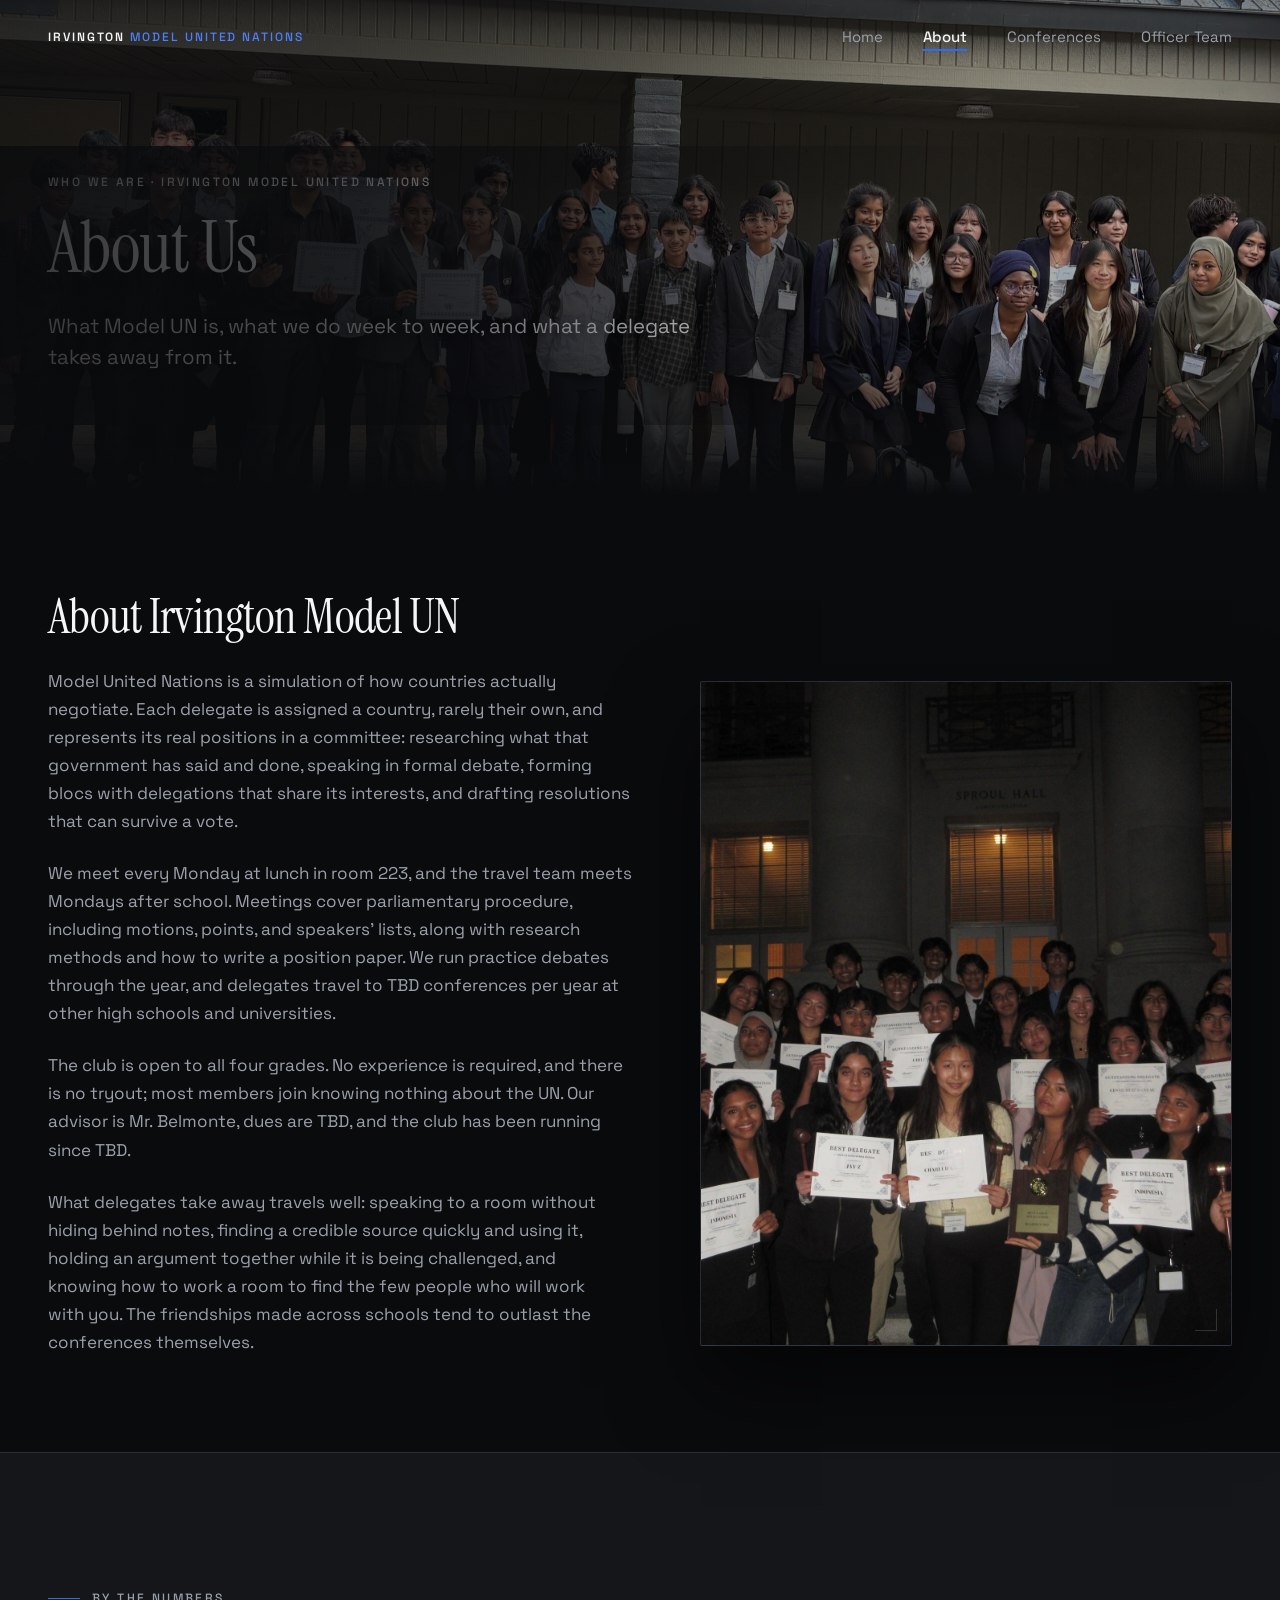
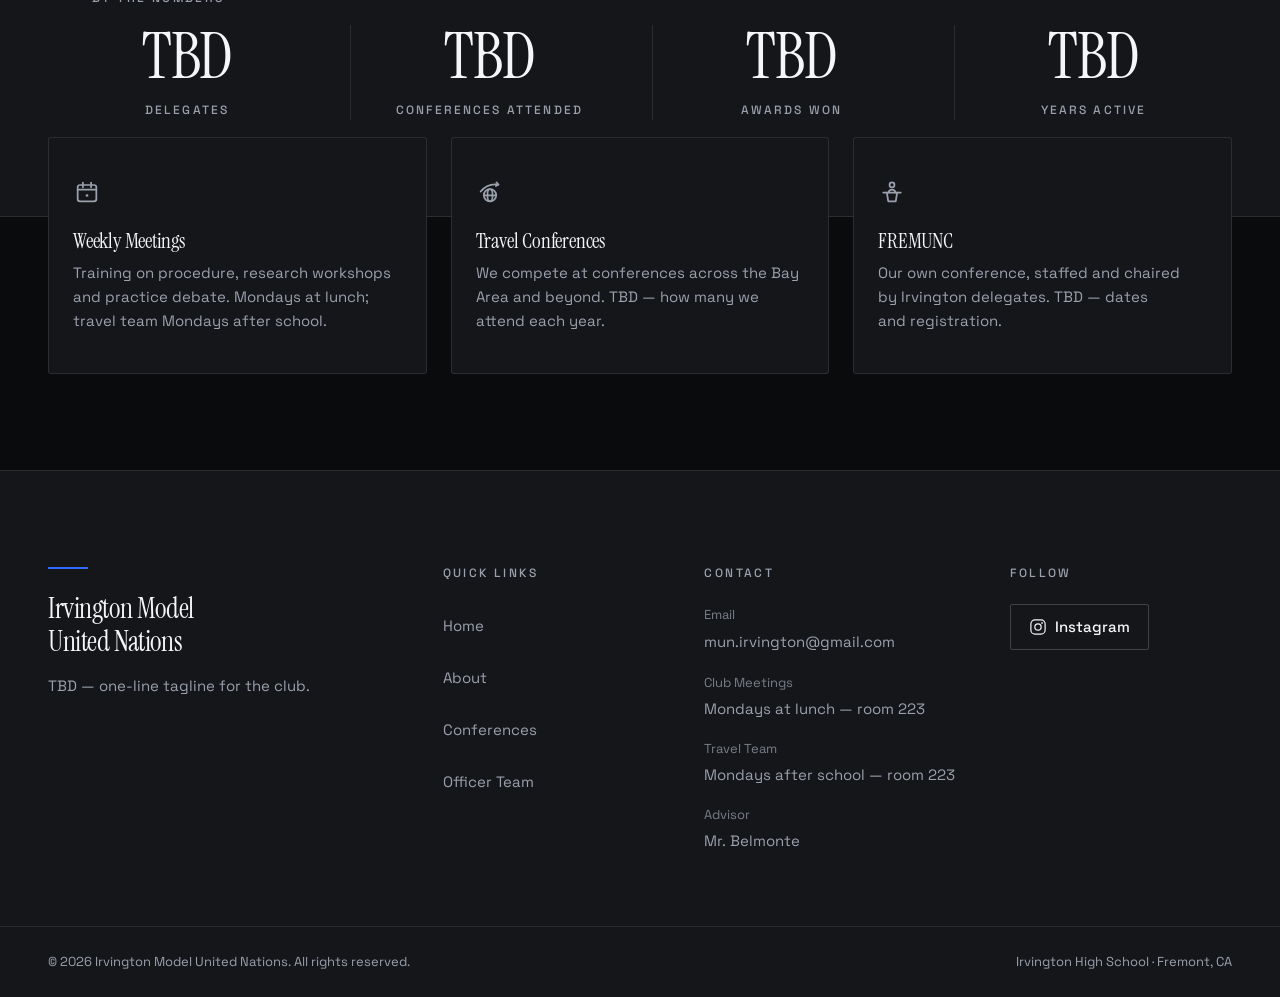
==== about.html @ f7c23478 "Add files via upload" ====
<!DOCTYPE html>
<html lang="en">
<head>
  <meta charset="UTF-8">
  <meta name="viewport" content="width=device-width, initial-scale=1.0">
  <title>About Us — Irvington Model United Nations</title>
  <meta name="description" content="What Model United Nations is, what the Irvington club does week to week, who can join, and what delegates take away from it.">

  <!-- Social preview. og:url and og:image must be ABSOLUTE urls to work, so
       replace the TBD host below with the real GitHub Pages address once the
       repo exists — e.g. https://your-username.github.io/irvington-mun-web -->
  <link rel="canonical" href="https://TBD.github.io/irvington-mun-web/about.html">
  <meta property="og:type" content="website">
  <meta property="og:site_name" content="Irvington Model United Nations">
  <meta property="og:title" content="About Us — Irvington Model UN">
  <meta property="og:description" content="What Model United Nations is, what the Irvington club does week to week, who can join, and what delegates take away from it.">
  <meta property="og:url" content="https://TBD.github.io/irvington-mun-web/about.html">
  <meta property="og:image" content="https://TBD.github.io/irvington-mun-web/assets/team-bearmun.jpg">
  <meta property="og:image:alt" content="The Irvington delegation on the steps of Sproul Hall at UC Berkeley, holding award certificates and the Best Large Delegation plaque from BearMUN 2025.">
  <meta name="twitter:card" content="summary_large_image">
  <meta name="twitter:title" content="About Us — Irvington Model UN">
  <meta name="twitter:description" content="What Model United Nations is, what the Irvington club does week to week, who can join, and what delegates take away from it.">
  <meta name="twitter:image" content="https://TBD.github.io/irvington-mun-web/assets/team-bearmun.jpg">
  <meta name="theme-color" content="#0A0B0D">

  <!-- Fonts: Instrument Serif (display) + Space Grotesk (body) -->
  <link rel="preconnect" href="https://fonts.googleapis.com">
  <link rel="preconnect" href="https://fonts.gstatic.com" crossorigin>
  <!-- Instrument Serif ships in a single weight, so every display rule sits
       at 400; asking for 500/600 would only trigger faux-bold synthesis. -->
  <link href="https://fonts.googleapis.com/css2?family=Instrument+Serif&family=Space+Grotesk:wght@400;500;600&display=swap" rel="stylesheet">

  <link rel="stylesheet" href="styles.css?v=25">

  <!-- Progressive-enhancement flag, set before paint so `.reveal` elements
       start hidden without a flash of visible content. -->
  <script>document.documentElement.classList.add('has-js');</script>
  <script src="main.js?v=9" defer></script>
</head>

<!-- The banner is a full-bleed dark band, so the header floats over it. -->
<body data-nav="overlay">

  <a class="skip-link" href="#main">Skip to content</a>

  <!-- ======================== HEADER ======================== -->
  <header class="site-header" id="siteHeader">
    <div class="container header-inner">

      <a class="brand" href="index.html" aria-label="Irvington Model United Nations — home">
        <span class="brand__mark">Irvington</span>
        <span class="brand__rest" aria-hidden="true">Model United Nations</span>
      </a>

      <nav class="nav" aria-label="Primary">
        <a class="nav__link" href="index.html">Home</a>
        <a class="nav__link" href="about.html" aria-current="page">About</a>
        <a class="nav__link" href="conferences.html">Conferences</a>
        <a class="nav__link" href="officers.html">Officer Team</a>
      </nav>

      <button class="nav-toggle" id="navToggle" type="button"
              aria-label="Open menu" aria-expanded="false" aria-controls="navOverlay">
        <span class="nav-toggle__box" aria-hidden="true">
          <span class="nav-toggle__bar"></span>
          <span class="nav-toggle__bar"></span>
          <span class="nav-toggle__bar"></span>
        </span>
      </button>

    </div>
  </header>

  <!-- ==================== MOBILE MENU ==================== -->
  <div class="nav-overlay" id="navOverlay" inert>
    <div class="nav-overlay__head"></div>
    <div class="nav-overlay__body">

      <nav aria-label="Mobile">
        <ul class="nav-overlay__list">
          <li><a class="nav-overlay__link" href="index.html">Home</a></li>
          <li><a class="nav-overlay__link" href="about.html" aria-current="page">About</a></li>
          <li><a class="nav-overlay__link" href="conferences.html">Conferences</a></li>
          <li><a class="nav-overlay__link" href="officers.html">Officer&nbsp;Team</a></li>
        </ul>
      </nav>

      <div class="nav-overlay__foot">
        <a class="footer-social" href="https://www.instagram.com/irvingtonmun/" target="_blank" rel="noopener noreferrer">
          <svg class="footer-social__icon" viewBox="0 0 24 24" fill="none" stroke="currentColor"
               stroke-width="1.6" stroke-linecap="round" stroke-linejoin="round"
               aria-hidden="true" focusable="false">
            <rect x="2.5" y="2.5" width="19" height="19" rx="5.5"/>
            <circle cx="12" cy="12" r="4.2"/>
            <circle cx="17.4" cy="6.6" r="1.15" fill="currentColor" stroke="none"/>
          </svg>
          <span>Instagram</span>
        </a>
      </div>

    </div>
  </div>

  <!-- ======================== MAIN ======================== -->
  <main id="main">

    <!-- ==================== PAGE BANNER ====================
         Drifting position papers over a deep blue wash. Every layer is
         decorative, so the whole assembly is aria-hidden and the heading
         below it carries the page on its own.

         The sheets are SVG (crisp rules, cheap to draw); the single turning
         sheet is HTML, because rotateY on an SVG element is not reliable
         across browsers. Styles live under "20d." in styles.css. -->
    <section class="banner banner--photo" style="--banner-focus: center 60%; --banner-scrim: 0.80;">

      <div class="banner__media">
        <img src="assets/delegation-awards.jpg" width="2200" height="1650"
             alt="The Irvington delegation gathered outside the venue after a conference, several delegates holding award certificates and gavels."
             fetchpriority="high" decoding="async">
      </div>

      <div class="banner__veil" aria-hidden="true"></div>

      <div class="banner__inner">
        <div class="container">
          <div class="banner__rule" aria-hidden="true"></div>
          <p class="eyebrow banner__eyebrow">Who We Are &middot; Irvington Model United Nations</p>
          <h1 class="banner__title"><span class="word">About</span> <span class="word">Us</span></h1>
          <p class="lede banner__lede">What Model UN is, what we do week to week, and what a delegate takes away from it.</p>
        </div>
      </div>

    </section>

    <!-- ==================== 2. ABOUT ====================
         Copy left on near-black; the photo panel at right hangs past the
         section's bottom edge into the lighter stats band below. -->
    <section class="about" id="about">
      <div class="container about__inner">

        <div class="about__copy">
                    <h2 class="reveal" data-reveal-delay="80">About Irvington Model UN</h2>
<p class="reveal" data-reveal-delay="140">Model United Nations is a simulation of how countries actually negotiate. Each delegate is assigned a country, rarely their own, and represents its real positions in a committee: researching what that government has said and done, speaking in formal debate, forming blocs with delegations that share its interests, and drafting resolutions that can survive a vote.</p>
          <p class="reveal" data-reveal-delay="200">We meet every Monday at lunch in room 223, and the travel team meets Mondays after school. Meetings cover parliamentary procedure, including motions, points, and speakers&rsquo; lists, along with research methods and how to write a position paper. We run practice debates through the year, and delegates travel to TBD conferences per year at other high schools and universities.</p>
          <p class="reveal" data-reveal-delay="260">The club is open to all four grades. No experience is required, and there is no tryout; most members join knowing nothing about the UN. Our advisor is Mr.&nbsp;Belmonte, dues are TBD, and the club has been running since TBD.</p>
          <p class="reveal" data-reveal-delay="320">What delegates take away travels well: speaking to a room without hiding behind notes, finding a credible source quickly and using it, holding an argument together while it is being challenged, and knowing how to work a room to find the few people who will work with you. The friendships made across schools tend to outlast the conferences themselves.</p>
        </div>

        <div class="about__media reveal" data-reveal-delay="160">
          <!-- Swap in a delegation photo when one is available; the box is
               already reserved so replacing it cannot shift the page. -->
          <div class="ph">
            <img src="assets/team-bearmun.jpg?v=2" width="2200" height="1650"
                 alt="The Irvington delegation on the steps of Sproul Hall at UC Berkeley, holding award certificates and the Best Large Delegation plaque from BearMUN 2025."
                 loading="lazy" decoding="async">
          </div>
        </div>

      </div>
    </section>


    <!-- ==================== 3. BY THE NUMBERS ====================
         Rendered from SITE_DATA.stats at the top of main.js and counted up on
         first scroll into view. Values are null there, so this reads TBD
         until real figures are filled in. -->
    <section class="stats">
      <div class="container">
        <p class="eyebrow eyebrow--ruled reveal">By the Numbers</p>
        <div class="stat-row reveal" data-reveal-delay="80" id="statRow"></div>
      </div>
    </section>


    <!-- ==================== 1. FEATURE CARDS ====================
         Pulled up over the hero's bottom edge by --hero-overlap (80px on
         desktop, 0 below 900px where they stack). Real links, because they
         lift and glow on hover. -->
    <section class="features">
      <div class="container feature-grid">

        <a class="feature reveal" href="#about">
          <span class="feature__icon" aria-hidden="true"><svg aria-hidden="true" focusable="false" xmlns="http://www.w3.org/2000/svg" viewBox="0 0 24 24" fill="none" stroke="currentColor" stroke-width="1.5" stroke-linecap="round" stroke-linejoin="round" role="img" aria-label="Weekly Meetings">
  <rect x="4" y="6" width="16" height="14" rx="2" fill="none" stroke="currentColor" stroke-width="1.5" stroke-linecap="round" stroke-linejoin="round"/>
  <line x1="4" y1="10" x2="20" y2="10" fill="none" stroke="currentColor" stroke-width="1.5" stroke-linecap="round" stroke-linejoin="round"/>
  <line x1="8.5" y1="4" x2="8.5" y2="8" fill="none" stroke="currentColor" stroke-width="1.5" stroke-linecap="round" stroke-linejoin="round"/>
  <line x1="15.5" y1="4" x2="15.5" y2="8" fill="none" stroke="currentColor" stroke-width="1.5" stroke-linecap="round" stroke-linejoin="round"/>
  <circle cx="12" cy="15" r="1.15" fill="currentColor" stroke="none"/>
</svg></span>
          <h2 class="feature__title">Weekly Meetings</h2>
          <p class="feature__body">Training on procedure, research workshops and practice debate. Mondays at lunch; travel team Mondays after school.</p>
        </a>

        <a class="feature reveal" data-reveal-delay="90" href="conferences.html">
          <span class="feature__icon" aria-hidden="true"><svg aria-hidden="true" focusable="false" xmlns="http://www.w3.org/2000/svg" viewBox="0 0 24 24" fill="none" stroke="currentColor" stroke-width="1.5" stroke-linecap="round" stroke-linejoin="round" role="img" aria-label="Travel Conferences">
  <circle cx="12" cy="14.8" r="5.3" fill="none" stroke="currentColor" stroke-width="1.5" stroke-linecap="round" stroke-linejoin="round"/>
  <line x1="6.7" y1="14.8" x2="17.3" y2="14.8" fill="none" stroke="currentColor" stroke-width="1.5" stroke-linecap="round" stroke-linejoin="round"/>
  <ellipse cx="12" cy="14.8" rx="2.2" ry="5.3" fill="none" stroke="currentColor" stroke-width="1.5" stroke-linecap="round" stroke-linejoin="round"/>
  <path d="M4 11.6 Q9.8 4.2 19.2 5.6" fill="none" stroke="currentColor" stroke-width="1.5" stroke-linecap="round" stroke-linejoin="round"/>
  <path d="M17.55 3.75 L19.2 5.6 L17.05 6.9" fill="none" stroke="currentColor" stroke-width="1.5" stroke-linecap="round" stroke-linejoin="round"/>
</svg></span>
          <h2 class="feature__title">Travel Conferences</h2>
          <p class="feature__body">We compete at conferences across the Bay Area and beyond. TBD &mdash; how many we attend each year.</p>
        </a>

        <a class="feature reveal" data-reveal-delay="180" href="conferences.html">
          <span class="feature__icon" aria-hidden="true"><svg aria-hidden="true" focusable="false" xmlns="http://www.w3.org/2000/svg" viewBox="0 0 24 24" fill="none" stroke="currentColor" stroke-width="1.5" stroke-linecap="round" stroke-linejoin="round" role="img" aria-label="FREMUNC">
  <circle cx="12" cy="5.9" r="2.1" fill="none" stroke="currentColor" stroke-width="1.5" stroke-linecap="round" stroke-linejoin="round"/>
  <path d="M9 12.5 A3.05 3.05 0 0 1 15 12.5" fill="none" stroke="currentColor" stroke-width="1.5" stroke-linecap="round" stroke-linejoin="round"/>
  <line x1="4.5" y1="12.5" x2="19.5" y2="12.5" fill="none" stroke="currentColor" stroke-width="1.5" stroke-linecap="round" stroke-linejoin="round"/>
  <path d="M7.6 12.5 L8.8 20 L15.2 20 L16.4 12.5" fill="none" stroke="currentColor" stroke-width="1.5" stroke-linecap="round" stroke-linejoin="round"/>
</svg></span>
          <h2 class="feature__title">FREMUNC</h2>
          <p class="feature__body">Our own conference, staffed and chaired by Irvington delegates. TBD &mdash; dates and registration.</p>
        </a>

      </div>
    </section>


  </main>

  <!-- ======================== FOOTER ======================== -->
  <footer class="site-footer">
    <div class="container">
      <div class="footer-grid">

        <div class="footer-col">
          <div class="footer-rule" aria-hidden="true"></div>
          <p class="footer-brand">Irvington Model<br>United Nations</p>
          <p class="footer-tagline">TBD — one-line tagline for the club.</p>
        </div>

        <div class="footer-col">
          <h2 class="footer-col__title">Quick Links</h2>
          <ul class="footer-list">
            <li><a href="index.html">Home</a></li>
            <li><a href="about.html">About</a></li>
            <li><a href="conferences.html">Conferences</a></li>
            <li><a href="officers.html">Officer Team</a></li>
          </ul>
        </div>

        <div class="footer-col">
          <h2 class="footer-col__title">Contact</h2>
          <ul class="footer-list">
            <li>
              <span class="footer-list__label">Email</span>
              <a href="mailto:mun.irvington@gmail.com">mun.irvington@gmail.com</a>
            </li>
            <li>
              <span class="footer-list__label">Club Meetings</span>
              <span>Mondays at lunch &mdash; room 223</span>
            </li>
            <li>
              <span class="footer-list__label">Travel Team</span>
              <span>Mondays after school &mdash; room 223</span>
            </li>
            <li>
              <span class="footer-list__label">Advisor</span>
              <span>Mr.&nbsp;Belmonte</span>
            </li>
          </ul>
        </div>

        <div class="footer-col">
          <h2 class="footer-col__title">Follow</h2>
          <a class="footer-social" href="https://www.instagram.com/irvingtonmun/" target="_blank" rel="noopener noreferrer">
            <svg class="footer-social__icon" viewBox="0 0 24 24" fill="none" stroke="currentColor"
                 stroke-width="1.6" stroke-linecap="round" stroke-linejoin="round"
                 aria-hidden="true" focusable="false">
              <rect x="2.5" y="2.5" width="19" height="19" rx="5.5"/>
              <circle cx="12" cy="12" r="4.2"/>
              <circle cx="17.4" cy="6.6" r="1.15" fill="currentColor" stroke="none"/>
            </svg>
            <span>Instagram</span>
          </a>
        </div>

      </div>
    </div>

    <div class="footer-bottom">
      <div class="container footer-bottom__inner">
        <p>&copy; <span id="year">2026</span> Irvington Model United Nations. All rights reserved.</p>
        <p>Irvington High School &middot; Fremont, CA</p>
      </div>
    </div>
  </footer>

</body>
</html>
---- styles.css ----
/* ============================================================================
   IRVINGTON MODEL UNITED NATIONS
   styles.css — shared shell: tokens, base, header, nav, footer, utilities.

   Organization
     01. Design tokens
     02. Reset & base
     03. Typography
     04. Layout: container, sections, full-bleed
     05. Ribbon motif
     06. Links & buttons
     07. Skip link
     08. Site header / desktop nav
     09. Mobile overlay menu
     10. Site footer
     11. Reveal utility
     12. Image placeholder
     13. Feature cards
     14. About split
     15. Stats
     16. Highlights grid
     17. Join CTA
     18. Conferences banner
     19. Timeline
     20. Past conferences
     20b. Officers
     20c. Page transition
     21. Reduced motion
   ========================================================================= */


/* ============================================================================
   01. DESIGN TOKENS
   ========================================================================= */

:root {
  /* --- Surfaces ------------------------------------------------------- */
  --c-bg:            #0A0B0D;  /* page background, near-black */
  --c-surface:       #14161A;  /* raised panels, footer, cards */
  --c-surface-2:     #1B1E24;  /* hover state on surfaces */

  /* --- Text ----------------------------------------------------------- */
  --c-text:          #F5F6F8;  /* primary */
  --c-muted:         #9BA1AC;  /* secondary — 7.6:1 on --c-bg, passes AA */

  /* --- Accent --------------------------------------------------------- */
  /* --c-accent is the brand blue. At 4.37:1 on near-black it clears the 3:1
     bar for graphics/UI (ribbons, rules, underlines, borders, button fills)
     but sits just under the 4.5:1 needed for body-size text. --c-accent-text
     is the lightened variant used wherever accent color carries actual words
     (5.5:1). Keep that split — it is the only reason inline links pass AA. */
  --c-accent:        #2D6BFF;
  --c-accent-text:   #4D80FF;
  --c-accent-dim:    rgba(45, 107, 255, 0.14);

  /* --- Lines ---------------------------------------------------------- */
  --c-line:          rgba(245, 246, 248, 0.10);
  --c-line-strong:   rgba(245, 246, 248, 0.20);

  /* --- Type families -------------------------------------------------- */
  --font-display: 'Instrument Serif', Georgia, 'Times New Roman', serif;
  --font-body: 'Space Grotesk', -apple-system, BlinkMacSystemFont, 'Segoe UI',
               Roboto, Helvetica, Arial, sans-serif;

  /* --- Type scale (fluid) --------------------------------------------- */
  --fs-eyebrow:  0.75rem;                        /* 12px, letterspaced caps */
  --fs-small:    0.9375rem;                      /* 15px */
  --fs-body:     1.0625rem;                      /* 17px */
  --fs-lede:     clamp(1.125rem, 1.6vw, 1.375rem);
  --fs-h3:       clamp(1.375rem, 2.2vw, 1.875rem);
  --fs-h2:       clamp(2rem, 4vw, 3rem);
  --fs-h1:       clamp(2.5rem, 6.5vw, 4.5rem);
  --fs-display:  clamp(3rem, 9vw, 6.5rem);

  /* --- Spacing scale (8px rhythm) ------------------------------------- */
  --space-3xs: 0.25rem;   /*  4px */
  --space-2xs: 0.5rem;    /*  8px */
  --space-xs:  0.75rem;   /* 12px */
  --space-sm:  1rem;      /* 16px */
  --space-md:  1.5rem;    /* 24px */
  --space-lg:  2.5rem;    /* 40px */
  --space-xl:  4rem;      /* 64px */
  --space-2xl: 6rem;      /* 96px */
  --space-3xl: 8.5rem;    /* 136px */

  /* --- Layout --------------------------------------------------------- */
  --max-width:    1280px;
  --gutter:       clamp(1.25rem, 5vw, 3rem);
  --header-h:     4.75rem;   /* 76px */

  /* How far the feature cards ride up over the bottom of the hero. Drives
     three things at once: the cards' negative margin, the hero's bottom
     padding, and the scroll cue's offset — so the cue is never buried under
     the cards. Zero on small screens, where the cards stack and the hero is
     already fighting for vertical room. */
  --hero-overlap: 0px;

  /* --- Motion --------------------------------------------------------- */
  --ease-out:   cubic-bezier(0.16, 1, 0.30, 1);   /* expo-ish, for entrances */
  --dur-fast:   160ms;
  --dur-base:   240ms;
  --dur-slow:   520ms;

  /* --- Elevation ------------------------------------------------------ */
  /* The header sits ABOVE the overlay on purpose: the hamburger morphs into
     the menu's close button, so it has to stay clickable while open. */
  --z-menu:    150;
  --z-header:  200;
  --z-skip:    300;
}

@media (max-width: 768px) {
  :root {
    --header-h: 4rem;   /* 64px */
  }
}

@media (min-width: 900px) {
  :root {
    --hero-overlap: 80px;
  }
}


/* ============================================================================
   02. RESET & BASE
   ========================================================================= */

*,
*::before,
*::after { box-sizing: border-box; }

html {
  -webkit-text-size-adjust: 100%;
  scroll-behavior: smooth;
}

body {
  margin: 0;
  background: var(--c-bg);
  color: var(--c-text);
  font-family: var(--font-body);
  font-size: var(--fs-body);
  font-weight: 400;
  line-height: 1.65;
  -webkit-font-smoothing: antialiased;
  -moz-osx-font-smoothing: grayscale;
  /* Kills the 300ms tap delay without disabling pinch-zoom. */
  touch-action: manipulation;
  overflow-x: hidden;
}

/* Locked while the mobile overlay menu is open. */
body.is-menu-open {
  overflow: hidden;
}

img,
picture,
video,
svg { display: block; max-width: 100%; }

img { height: auto; }

button,
input,
select,
textarea { font: inherit; color: inherit; }

/* Pages WITHOUT a full-bleed hero: push content clear of the fixed header.
   Pages WITH one opt in via <body data-nav="overlay"> so the hero can run
   underneath the transparent bar. */
main { display: block; }

body:not([data-nav="overlay"]) main {
  padding-top: var(--header-h);
}

:focus-visible {
  outline: 2px solid var(--c-accent-text);
  outline-offset: 3px;
  border-radius: 2px;
}

/* Only suppress the default ring where :focus-visible is supported. */
:focus:not(:focus-visible) { outline: none; }

::selection {
  background: var(--c-accent);
  color: #FFFFFF;
}


/* ============================================================================
   03. TYPOGRAPHY
   ========================================================================= */

h1, h2, h3, h4 {
  font-family: var(--font-display);
  font-weight: 400;
  line-height: 1.08;
  letter-spacing: -0.015em;
  margin: 0 0 var(--space-md);
  text-wrap: balance;
}

h1 { font-size: var(--fs-h1); }
h2 { font-size: var(--fs-h2); }
h3 { font-size: var(--fs-h3); line-height: 1.2; }

p {
  margin: 0 0 var(--space-md);
  max-width: 68ch;   /* keeps measure in the readable 60–75ch band */
  text-wrap: pretty;
}

/* Oversized editorial headline, for hero use. */
.display {
  font-family: var(--font-display);
  font-size: var(--fs-display);
  font-weight: 400;
  line-height: 1.02;
  letter-spacing: -0.02em;
  margin: 0;
}

/* Thin uppercase letterspaced label. The recurring editorial "tag" style. */
.eyebrow {
  display: block;
  font-family: var(--font-body);
  font-size: var(--fs-eyebrow);
  font-weight: 500;
  letter-spacing: 0.2em;
  text-transform: uppercase;
  color: var(--c-muted);
  margin: 0 0 var(--space-sm);
}

.eyebrow--accent { color: var(--c-accent-text); }

/* Eyebrow with a short blue rule leading into it. */
.eyebrow--ruled {
  display: flex;
  align-items: center;
  gap: var(--space-xs);
}

.eyebrow--ruled::before {
  content: "";
  width: 2rem;
  height: 1px;
  background: var(--c-accent);
  flex: none;
}

/* Standfirst / intro paragraph. */
.lede {
  font-size: var(--fs-lede);
  line-height: 1.55;
  color: var(--c-muted);
  max-width: 60ch;
}

.muted { color: var(--c-muted); }

/* Visually hidden, still announced. Used for the home page's document
   heading: that hero is carried entirely by a graphic certificate, so there
   is no visible text that honestly functions as the page's <h1>. */
.sr-only {
  position: absolute;
  width: 1px;
  height: 1px;
  padding: 0;
  margin: -1px;
  overflow: hidden;
  clip-path: inset(50%);
  white-space: nowrap;
  border: 0;
}


/* ============================================================================
   04. LAYOUT
   ========================================================================= */

.container {
  width: 100%;
  max-width: var(--max-width);
  margin-inline: auto;
  padding-inline: var(--gutter);
}

/* Standard vertical section rhythm. */
.section {
  position: relative;
  padding-block: var(--space-2xl);
}

.section--tight { padding-block: var(--space-xl); }
.section--tall  { padding-block: var(--space-3xl); }

/* Full-bleed band: breaks the container to span the viewport, keeps its own
   inner content aligned to the same grid. */
.section--bleed {
  width: 100%;
  background: var(--c-surface);
}

.section--bleed-dark { background: var(--c-bg); }

/* Hairline separator between stacked sections. */
.section--ruled { border-top: 1px solid var(--c-line); }


/* --- Hero band -------------------------------------------------------
   The surface the transparent header sits over. Pair with
   <body data-nav="overlay">. Content inside is placeholder for now. */

.hero {
  position: relative;
  display: flex;
  align-items: flex-end;
  min-height: 100vh;
  min-height: 100svh;   /* avoids the mobile URL-bar jump */
  padding-block: var(--space-3xl) var(--space-2xl);
  overflow: hidden;
}

.hero__media {
  position: absolute;
  inset: 0;
  z-index: 0;
}

.hero__media img {
  width: 100%;
  height: 100%;
  object-fit: cover;
  object-position: center 35%;
}

/* Guarantees headline contrast regardless of what the photo is doing. */
.hero__scrim {
  position: absolute;
  inset: 0;
  z-index: 1;
  background:
    linear-gradient(
      180deg,
      rgba(10, 11, 13, 0.78) 0%,
      rgba(10, 11, 13, 0.42) 32%,
      rgba(10, 11, 13, 0.86) 78%,
      var(--c-bg) 100%
    ),
    rgba(10, 11, 13, 0.30);
}

.hero__inner {
  position: relative;
  z-index: 2;
  width: 100%;
}

/* --- Interior page head ----------------------------------------------- */

.page-head {
  padding-block: var(--space-2xl) var(--space-xl);
  border-bottom: 1px solid var(--c-line);
}


/* ============================================================================
   04b. HERO — CINEMATIC INTRO  (index.html)

   A one-shot entrance sequence, ~3.5s end to end. The whole timeline is driven
   by the custom properties below: every element's animation-delay reads from
   one of them, so retiming the sequence means editing this block and nothing
   else.

     0.05s  photo fades up from black, Ken Burns begins
     0.90s  blue rule draws outward from centre
     1.30s  eyebrow fades up
     1.60s  certificate scales in from 0.94, blur to sharp
     2.05s  emblem strokes draw themselves on
     2.60s  subhead + buttons fade up
     3.00s  scroll cue appears, then loops

   Only opacity / transform / filter are animated, so nothing here can trigger
   layout and nothing here can shift the page. Reduced-motion overrides live at
   the end of this block and land every element on its final state.
   ========================================================================= */

.hero--intro {
  --t-photo:   0.05s;
  --t-rule:    0.90s;
  --t-eyebrow: 1.30s;
  --t-card:    1.60s;   /* certificate parked; kept so restoring is one edit */
  --t-emblem:  1.60s;
  --t-actions: 2.15s;
  --t-scroll:  2.55s;

  /* Vertical rhythm for this section is viewport-height-aware, not fixed.
     A full-viewport hero carrying a rule, eyebrow, emblem, certificate,
     subhead, two buttons and a scroll cue does not fit inside 100vh on a
     phone at the standard --space-* scale: measured at 529x714 the stack ran
     899px tall and pushed the scroll cue off-screen entirely. Each gap below
     is a clamp whose middle term is a vh fraction, so the whole sequence
     breathes on tall screens and compresses on short ones instead of
     overflowing. Tune the vh terms, not the min/max, to reflow the hero. */
  --gap-eyebrow: clamp(0.75rem, 2.2vh, 1.5rem);
  --gap-emblem:  clamp(0.85rem,  3.1vh, 4rem);
  --gap-card:    clamp(0.75rem, 2.0vh, 1.5rem);
  --gap-subhead: clamp(0.9rem,   2.6vh, 4rem);
  --gap-actions: clamp(0.9rem,   2.2vh, 2.5rem);

  align-items: center;
  text-align: center;
  padding-block:
    calc(var(--header-h) + clamp(1rem, 4vh, 4rem))
    calc(clamp(3.75rem, 7.5vh, 6rem) + var(--hero-overlap));
  background: var(--c-bg);   /* the black the photo fades up from */
}

/* --- Layer 1: the photograph ------------------------------------------ */

.hero--intro .hero__media { overflow: hidden; }

.hero__photo {
  width: 100%;
  height: 100%;
  object-fit: cover;
  object-position: center 52%;   /* favours the delegation over the facade */
  opacity: 0;
  transform-origin: center 45%;
  /* Two animations, two different properties — they compose rather than
     fight. Fade is one-shot; Ken Burns runs forever, alternating so it
     breathes in and out instead of snapping back to 1.0. */
  animation:
    heroPhotoIn 1.2s ease-out var(--t-photo) both,
    heroKenBurns 20s ease-in-out var(--t-photo) infinite alternate;
}

@keyframes heroPhotoIn {
  from { opacity: 0; }
  to   { opacity: 1; }
}

@keyframes heroKenBurns {
  from { transform: scale(1); }
  to   { transform: scale(1.08); }
}

/* --- Layer 2: the veil ------------------------------------------------
   Two stacked passes: a radial vignette, then a bottom-anchored ramp to solid
   page black so the hero dissolves into whatever follows it.

   The vignette is deliberately heavy even at its centre. The photograph in
   assets/ is bright daylight — pale stucco and open sky — so a conventional
   light vignette left the eyebrow at about 3.1:1 against the sky, under the
   4.5:1 floor. Holding roughly 0.45 alpha across the middle and ramping to
   0.88 at the edges puts white text near 7.5:1 while still reading as a
   photograph rather than a grey wash. If a darker photo is swapped in, these
   centre stops are the first thing to relax. */

.hero--intro .hero__scrim {
  background:
    radial-gradient(
      ellipse 118% 88% at 50% 46%,
      rgba(10, 11, 13, 0.16) 0%,
      rgba(10, 11, 13, 0.38) 55%,
      rgba(10, 11, 13, 0.72) 100%
    ),
    linear-gradient(
      to top,
      var(--c-bg) 0%,
      rgba(10, 11, 13, 0.90) 10%,
      rgba(10, 11, 13, 0.62) 34%,
      rgba(10, 11, 13, 0.30) 62%,
      transparent 100%
    );
}

/* --- Layer 3: the content stack ---------------------------------------- */

.hero__stack {
  display: flex;
  flex-direction: column;
  align-items: center;
}

/* 2. the rule, drawn outward from the centre */
.hero__rule {
  width: min(320px, 60%);
  height: 1px;
  background: var(--c-accent);
  transform: scaleX(0);
  transform-origin: center;
  animation: heroRule 0.6s var(--ease-out) var(--t-rule) both;
}

@keyframes heroRule {
  from { transform: scaleX(0); }
  to   { transform: scaleX(1); }
}

/* 3. the eyebrow */
.hero__eyebrow {
  margin: var(--gap-eyebrow) 0 0;
  /* Scaled well past the --fs-eyebrow label size: with the certificate parked
     this line is the hero's only visual anchor, so it carries the weight a
     headline normally would. Tracking comes DOWN as the size goes up — 0.28em
     is right for a 12px label and far too airy at 34px. */
  font-size: clamp(1.0625rem, 3.4vw, 2.125rem);
  font-weight: 500;
  letter-spacing: 0.13em;
  line-height: 1.3;
  text-transform: uppercase;
  text-wrap: balance;
  color: var(--c-text);
  text-shadow: 0 1px 16px rgba(10, 11, 13, 0.95), 0 0 38px rgba(10, 11, 13, 0.75);
  animation: heroFadeUp 0.65s var(--ease-out) var(--t-eyebrow) both;
}

@keyframes heroFadeUp {
  from { opacity: 0; transform: translateY(16px); }
  to   { opacity: 1; transform: none; }
}

/* 5. the emblem — sits above the certificate, draws on after it */
/* The club emblem — a raster logo now, not drawn line art, so it fades and
   scales in rather than stroke-drawing. The glow keeps it from sitting flat
   on the photograph. */
.hero__emblem {
  width: clamp(96px, 13vw, 152px);
  margin-top: var(--gap-emblem);
  filter: drop-shadow(0 2px 10px rgba(0, 0, 0, 0.55))
          drop-shadow(0 0 30px rgba(45, 107, 255, 0.40));
  animation: heroEmblemIn 0.9s var(--ease-out) var(--t-emblem) both;
}

.hero__emblem img { width: 100%; height: auto; }

@keyframes heroEmblemIn {
  from { opacity: 0; transform: scale(0.90); }
  to   { opacity: 1; transform: none; }
}

/* pathLength="1" on every stroke means one dash length fits all, regardless
   of each path's real geometry — no getTotalLength(), no JS, no per-path
   magic numbers. */
.emblem__ln {
  stroke-dasharray: 1;
  stroke-dashoffset: 1;
  animation: emblemDraw 0.9s var(--ease-out) var(--t-emblem) both;
}

/* The opacity step is load-bearing, not decoration. stroke-linecap:round
   paints a visible round dot at a path's start point even when the dash is
   fully offset, so all twelve strokes would sit on screen as a constellation
   of blue specks throughout the stagger delay. Holding opacity:0 until 1%
   suppresses that without affecting the drawn result. */
@keyframes emblemDraw {
  0%   { stroke-dashoffset: 1; opacity: 0; }
  1%   { stroke-dashoffset: 1; opacity: 1; }
  100% { stroke-dashoffset: 0; opacity: 1; }
}

/* The two branches climb out of the shared base first and take longer, being
   roughly 2.6x the length of a leaf; the leaves then unfurl in mirrored pairs
   from the base of each branch to the tip. Last stroke lands at ~3.5s, which
   closes the sequence. */
.emblem__ln--branch { animation-duration: 1.05s; }
.emblem__ln--leaf   { animation-duration: 0.55s; }

.emblem__ln:nth-child(1)  { animation-delay: calc(var(--t-emblem) + 0.00s); }
.emblem__ln:nth-child(2)  { animation-delay: calc(var(--t-emblem) + 0.06s); }
.emblem__ln:nth-child(3)  { animation-delay: calc(var(--t-emblem) + 0.45s); }
.emblem__ln:nth-child(4)  { animation-delay: calc(var(--t-emblem) + 0.48s); }
.emblem__ln:nth-child(5)  { animation-delay: calc(var(--t-emblem) + 0.56s); }
.emblem__ln:nth-child(6)  { animation-delay: calc(var(--t-emblem) + 0.59s); }
.emblem__ln:nth-child(7)  { animation-delay: calc(var(--t-emblem) + 0.67s); }
.emblem__ln:nth-child(8)  { animation-delay: calc(var(--t-emblem) + 0.70s); }
.emblem__ln:nth-child(9)  { animation-delay: calc(var(--t-emblem) + 0.78s); }
.emblem__ln:nth-child(10) { animation-delay: calc(var(--t-emblem) + 0.81s); }
.emblem__ln:nth-child(11) { animation-delay: calc(var(--t-emblem) + 0.89s); }
.emblem__ln:nth-child(12) { animation-delay: calc(var(--t-emblem) + 0.92s); }

/* --- 4. the certificate ------------------------------------------------ */

.award {
  position: relative;
  width: min(560px, 100%);
  margin-top: var(--gap-card);
  padding: clamp(1.1rem, 3.2vh, 2.75rem) clamp(1.5rem, 5vw, 3.25rem);
  border: 1px solid rgba(10, 11, 13, 0.20);
  border-radius: 2px;
  /* Paper: a warm off-white wash, plus two near-invisible repeating gradients
     that read as fibre when they interfere. No texture image needed. */
  background-image:
    repeating-linear-gradient(0deg,  rgba(10, 11, 13, 0.014) 0 1px, transparent 1px 3px),
    repeating-linear-gradient(90deg, rgba(10, 11, 13, 0.014) 0 1px, transparent 1px 4px),
    linear-gradient(158deg, #FCFBF7 0%, #F4F2EA 55%, #EDEAE0 100%);
  box-shadow:
    0 0 0 1px rgba(255, 255, 255, 0.04),
    0 0 70px rgba(45, 107, 255, 0.32),      /* the blue glow */
    0 30px 70px rgba(0, 0, 0, 0.60);
  opacity: 0;
  animation: heroCardIn 0.9s var(--ease-out) var(--t-card) both;
}

/* the inner keyline — the second half of the double border */
.award::before {
  content: "";
  position: absolute;
  inset: 9px;
  border: 1px solid rgba(10, 11, 13, 0.20);
  border-radius: 1px;
  pointer-events: none;
}

@keyframes heroCardIn {
  from { opacity: 0; transform: scale(0.94); filter: blur(10px); }
  to   { opacity: 1; transform: scale(1);    filter: blur(0);   }
}

.award__title {
  margin: 0;
  font-family: var(--font-display);
  font-size: clamp(1.75rem, 5.2vw, 2.75rem);
  font-weight: 400;
  line-height: 1.05;
  letter-spacing: 0.02em;
  text-transform: uppercase;
  color: #101217;
}

/* the small-caps divider: a rule either side of a letterspaced label */
.award__divider {
  display: flex;
  align-items: center;
  gap: var(--space-sm);
  margin-block: clamp(0.6rem, 1.7vh, 1.5rem);
  /* 4.93:1 on the paper. The obvious lighter grey (#6A7180) measured 4.37:1 —
     fine for a large label, under the bar for 11px letterspaced caps. */
  color: #626976;
}

.award__divider::before,
.award__divider::after {
  content: "";
  flex: 1;
  height: 1px;
  background: rgba(10, 11, 13, 0.18);
}

.award__divider span {
  font-size: 0.6875rem;
  font-weight: 500;
  letter-spacing: 0.26em;
  text-transform: uppercase;
  white-space: nowrap;
}

.award__org {
  margin: 0;
  max-width: none;
  font-size: clamp(0.8125rem, 2.1vw, 1rem);
  font-weight: 600;
  letter-spacing: 0.16em;
  text-transform: uppercase;
  line-height: 1.45;
  color: #1B1F27;
}

.award__cite {
  margin: clamp(0.5rem, 1.3vh, 1rem) auto 0;
  max-width: 34ch;
  font-size: var(--fs-small);
  font-style: italic;
  line-height: 1.55;
  color: #555C68;        /* 6.0:1 on the paper */
}

/* --- 6. subhead + actions --------------------------------------------- */

.hero__subhead {
  margin: var(--gap-subhead) auto 0;
  max-width: 46ch;
  font-size: var(--fs-lede);
  line-height: 1.55;
  /* Full-strength text, not --c-muted. The delegates in the photograph are
     holding white award certificates, which are by far the brightest thing in
     the frame — and they sit exactly where this paragraph lands. Muted grey
     measured 2.07:1 against them. */
  color: var(--c-text);
  text-shadow: 0 1px 16px rgba(10, 11, 13, 0.95), 0 0 34px rgba(10, 11, 13, 0.7);
  animation: heroFadeUp 0.7s var(--ease-out) var(--t-actions) both;
}

.hero__actions {
  display: flex;
  flex-wrap: wrap;
  justify-content: center;
  gap: var(--space-sm);
  margin-top: var(--gap-actions);
  animation: heroFadeUp 0.7s var(--ease-out) calc(var(--t-actions) + 0.12s) both;
}

/* --- 7. the scroll cue ------------------------------------------------- */

.hero__scroll {
  position: absolute;
  left: 50%;
  bottom: calc(var(--hero-overlap) + var(--space-md));
  z-index: 3;
  display: inline-flex;
  align-items: center;
  justify-content: center;
  width: 44px;
  height: 44px;
  margin-left: -22px;
  color: var(--c-muted);
  text-decoration: none;
  animation: heroFadeUp 0.5s var(--ease-out) var(--t-scroll) both;
  transition: color var(--dur-fast) ease;
}

.hero__scroll:hover { color: var(--c-text); }

.hero__scroll svg {
  width: 22px;
  height: 22px;
  animation: heroChevron 2.2s ease-in-out calc(var(--t-scroll) + 0.5s) infinite;
}

@keyframes heroChevron {
  0%, 22%, 100% { transform: translateY(0); }
  11%           { transform: translateY(5px); }
}

/* --- Mobile ------------------------------------------------------------ */

/* On a phone the headline and lede occupy nearly the full width, so a scrim
   that releases at 78% leaves their right-hand ends sitting on open
   photograph — the About lede measured 3.97:1 there. Narrow screens keep the
   scrim across the whole band; the picture is mostly backdrop at that size
   anyway, and legibility wins. */
@media (max-width: 640px) {
  .banner--photo .banner__inner::before {
    background: linear-gradient(90deg,
      rgba(10, 11, 13, var(--s)) 0%,
      rgba(10, 11, 13, calc(var(--s) * 0.94)) 55%,
      rgba(10, 11, 13, calc(var(--s) * 0.74)) 80%,
      rgba(10, 11, 13, calc(var(--s) * 0.52)) 100%);
  }
}

@media (max-width: 640px) {
  .hero--intro {
    /* Cue sits closer to the edge on a phone, so it needs less clearance. */
    padding-bottom: clamp(3.25rem, 6.5vh, 6rem);
  }

  .award {
    width: 100%;
    padding-inline: var(--space-md);
  }

  .award::before { inset: 7px; }

  /* Two lines on a phone is intended here, not a defect — the line is now
     display-sized, and text-wrap:balance splits it evenly. */
  .hero__eyebrow { letter-spacing: 0.1em; }

  /* Scales with the viewport rather than locking to a fixed size — the old
     48px here was sized for the small drawn laurel and shrank the club
     emblem to a sixth of its intended area. */
  .hero__emblem {
    width: clamp(76px, 21vw, 104px);
  }

  .hero__subhead { font-size: 1rem; }

  .hero__scroll { bottom: calc(var(--hero-overlap) + var(--space-2xs)); }

  /* Stack the buttons and let each own the full width. */
  .hero__actions {
    flex-direction: column;
    align-items: stretch;
    width: min(320px, 100%);
    margin-inline: auto;
  }
}

/* Short landscape viewports: the sequence still has to fit without the
   certificate colliding with the scroll cue. */
@media (max-height: 700px) and (min-width: 641px) {
  .hero__emblem   { margin-top: var(--space-md); }
  .hero__subhead  { margin-top: var(--space-md); }
  .award          { padding-block: var(--space-md); }
}

/* --- Reduced motion ----------------------------------------------------
   Every element lands on its finished state with no movement at all: no
   fade, no Ken Burns, no draw-on, no bounce. Set explicitly rather than
   relying on the global near-zero-duration override, so the outcome is
   unambiguous. */

@media (prefers-reduced-motion: reduce) {
  .hero__photo {
    animation: none;
    opacity: 1;
    transform: none;
  }

  .hero__rule {
    animation: none;
    transform: scaleX(1);
  }

  .hero__eyebrow,
  .hero__subhead,
  .hero__actions,
  .hero__scroll {
    animation: none;
    opacity: 1;
    transform: none;
  }

  .award {
    animation: none;
    opacity: 1;
    transform: none;
    filter: none;
  }

  .hero__emblem {
    animation: none;
    opacity: 1;
    transform: none;
  }

  .emblem__ln {
    animation: none;
    stroke-dashoffset: 0;
  }

  .hero__scroll svg { animation: none; }

  /* No page wipe: navigation is instant rather than animated. */
  .page-wipe { display: none; }


  /* Interior banner photographs hold still. */
  .banner__media img {
    animation: none;
    transform: none;
  }

  .banner__rule { animation: none; transform: scaleX(1); }

  .banner__title .word,
  .banner__eyebrow,
  .banner__lede {
    animation: none;
    opacity: 1;
    transform: none;
  }

  /* The timeline fill still tracks scroll — it is a position indicator, not
     decoration — but it stops easing toward each new value. */
  .timeline__fill {
    transition: none;
    will-change: auto;
  }
}


/* ============================================================================
   05. RIBBON MOTIF
   Thin vertical blue banner that bleeds off the right edge of a section.
   Usage:  <section class="section has-ribbon"> … </section>
   Tune per-instance with --ribbon-top / --ribbon-h / --ribbon-w.
   ========================================================================= */

.has-ribbon { position: relative; }

.has-ribbon::after {
  content: "";
  position: absolute;
  top: var(--ribbon-top, 0);
  right: 0;
  width: var(--ribbon-w, 10px);
  height: var(--ribbon-h, 190px);
  background: linear-gradient(
    180deg,
    var(--c-accent) 0%,
    var(--c-accent) 55%,
    rgba(45, 107, 255, 0.15) 100%
  );
  /* Notched tail — reads as a hanging banner rather than a plain bar. */
  clip-path: polygon(0 0, 100% 0, 100% 100%, 50% calc(100% - 16px), 0 100%);
  pointer-events: none;
}

/* Mirror to the left edge. */
.has-ribbon--left::after {
  right: auto;
  left: 0;
}

/* Standalone ribbon, when a pseudo-element is not enough (e.g. you need it
   inside a specific grid cell). */
.ribbon {
  width: var(--ribbon-w, 10px);
  height: var(--ribbon-h, 190px);
  background: linear-gradient(
    180deg,
    var(--c-accent) 0%,
    var(--c-accent) 55%,
    rgba(45, 107, 255, 0.15) 100%
  );
  clip-path: polygon(0 0, 100% 0, 100% 100%, 50% calc(100% - 16px), 0 100%);
  flex: none;
}

@media (max-width: 768px) {
  .has-ribbon::after,
  .ribbon {
    --ribbon-w: 6px;
    --ribbon-h: 120px;
  }
}


/* ============================================================================
   06. LINKS & BUTTONS
   ========================================================================= */

a { color: var(--c-accent-text); }

/* Inline prose link: blue, with an underline that thickens on hover. */
.link {
  color: var(--c-accent-text);
  text-decoration: underline;
  text-decoration-thickness: 1px;
  text-underline-offset: 0.22em;
  text-decoration-color: rgba(77, 128, 255, 0.45);
  transition: text-decoration-color var(--dur-fast) ease;
}

.link:hover { text-decoration-color: var(--c-accent-text); }

.btn {
  display: inline-flex;
  align-items: center;
  justify-content: center;
  gap: var(--space-2xs);
  min-height: 44px;              /* touch target floor */
  padding: 0.7rem 1.4rem;
  border: 1px solid transparent;
  border-radius: 2px;
  font-size: var(--fs-small);
  font-weight: 500;
  letter-spacing: 0.02em;
  text-decoration: none;
  cursor: pointer;
  transition: background-color var(--dur-fast) ease,
              border-color var(--dur-fast) ease,
              color var(--dur-fast) ease;
}

.btn--primary {
  background: var(--c-accent);
  border-color: var(--c-accent);
  color: #FFFFFF;               /* 4.5:1 on the accent fill */
}

.btn--primary:hover { background: #1D57E6; border-color: #1D57E6; }

.btn--ghost {
  background: transparent;
  border-color: var(--c-line-strong);
  color: var(--c-text);
}

.btn--ghost:hover {
  border-color: var(--c-accent);
  color: var(--c-accent-text);
}

.btn__icon { width: 18px; height: 18px; flex: none; }


/* ============================================================================
   07. SKIP LINK
   ========================================================================= */

.skip-link {
  position: absolute;
  top: var(--space-2xs);
  left: var(--space-2xs);
  z-index: var(--z-skip);
  padding: 0.7rem 1.1rem;
  background: var(--c-accent);
  color: #FFFFFF;
  font-size: var(--fs-small);
  font-weight: 500;
  text-decoration: none;
  border-radius: 2px;
  transform: translateY(calc(-100% - var(--space-sm)));
  transition: transform var(--dur-fast) var(--ease-out);
}

.skip-link:focus { transform: translateY(0); }


/* ============================================================================
   08. SITE HEADER / DESKTOP NAV
   Transparent over the hero, then a blurred dark bar once .is-scrolled is
   applied by main.js past 80px.
   ========================================================================= */

.site-header {
  position: fixed;
  inset: 0 0 auto 0;
  z-index: var(--z-header);
  height: var(--header-h);
  display: flex;
  align-items: center;
  background: transparent;
  border-bottom: 1px solid transparent;
  transition: background-color var(--dur-base) ease,
              border-color var(--dur-base) ease,
              backdrop-filter var(--dur-base) ease;
}

.site-header.is-scrolled {
  background: rgba(10, 11, 13, 0.72);
  border-bottom-color: var(--c-line);
  -webkit-backdrop-filter: blur(14px) saturate(140%);
  backdrop-filter: blur(14px) saturate(140%);
}

/* No blur support (or blur disabled): fall back to an opaque bar so the
   wordmark never sits on top of moving content at low contrast. */
@supports not ((backdrop-filter: blur(1px)) or (-webkit-backdrop-filter: blur(1px))) {
  .site-header.is-scrolled { background: rgba(10, 11, 13, 0.96); }
}

/* Pages without an overlay hero start in the solid state — there is no hero
   image for a transparent bar to sit on. */
body:not([data-nav="overlay"]) .site-header {
  background: rgba(10, 11, 13, 0.72);
  border-bottom-color: var(--c-line);
  -webkit-backdrop-filter: blur(14px) saturate(140%);
  backdrop-filter: blur(14px) saturate(140%);
}

.header-inner {
  display: flex;
  align-items: center;
  justify-content: space-between;
  gap: var(--space-md);
}

/* --- Wordmark --------------------------------------------------------- */

.brand {
  display: inline-flex;
  align-items: center;
  min-height: 44px;
  font-size: var(--fs-eyebrow);
  font-weight: 500;
  letter-spacing: 0.16em;
  text-transform: uppercase;
  color: var(--c-text);
  text-decoration: none;
  white-space: nowrap;
  transition: color var(--dur-fast) ease;
}

.brand:hover { color: var(--c-accent-text); }

.brand__mark { font-weight: 600; }

/* Accent blue, not muted grey — and --c-accent-text rather than the brand
   --c-accent, because at 12px this is small text and needs 4.5:1 (5.48 vs
   4.37). "Irvington" stays white so the two halves stay distinct. */
.brand__rest {
  color: var(--c-accent-text);
  margin-left: 0.42em;
  transition: color var(--dur-fast) ease;
}

.brand:hover .brand__rest { color: #7FA6FF; }

/* The full lockup now shows at every width — no "MUN" abbreviation — so the
   type has to shrink to survive a 375px header alongside the hamburger.
   Measured: at 12px/0.16em the wordmark alone needs ~282px of the ~295px
   available there, which is not a margin worth trusting. */
@media (max-width: 720px) {
  .brand {
    font-size: 0.6875rem;
    letter-spacing: 0.11em;
  }
}

@media (max-width: 430px) {
  .brand {
    font-size: 0.625rem;
    letter-spacing: 0.06em;
  }
  .brand__rest { margin-left: 0.32em; }
}

/* --- Desktop nav ------------------------------------------------------ */

.nav {
  display: flex;
  align-items: center;
  gap: var(--space-lg);
}

.nav__link {
  position: relative;
  display: inline-flex;
  align-items: center;
  min-height: 44px;
  font-size: var(--fs-small);
  font-weight: 400;
  color: var(--c-muted);
  text-decoration: none;
  transition: color var(--dur-fast) ease;
}

.nav__link:hover { color: var(--c-text); }

/* Blue underline: drawn for the active page, and on hover as a preview. */
.nav__link::after {
  content: "";
  position: absolute;
  left: 0;
  right: 0;
  bottom: 0.55rem;
  height: 2px;
  background: var(--c-accent);
  transform: scaleX(0);
  transform-origin: left center;
  transition: transform var(--dur-base) var(--ease-out);
}

.nav__link:hover::after { transform: scaleX(1); }

.nav__link[aria-current="page"] {
  color: var(--c-text);
  font-weight: 500;
}

.nav__link[aria-current="page"]::after { transform: scaleX(1); }

/* --- Hamburger -------------------------------------------------------- */

.nav-toggle {
  display: none;
  align-items: center;
  justify-content: center;
  width: 44px;
  height: 44px;
  margin-right: -0.5rem;   /* optical alignment to the gutter */
  padding: 0;
  background: none;
  border: 0;
  cursor: pointer;
  color: var(--c-text);
}

.nav-toggle__box {
  position: relative;
  width: 22px;
  height: 14px;
}

.nav-toggle__bar {
  position: absolute;
  left: 0;
  width: 100%;
  height: 1.5px;
  background: currentColor;
  transition: transform var(--dur-base) var(--ease-out),
              opacity var(--dur-fast) ease;
}

.nav-toggle__bar:nth-child(1) { top: 0; }
.nav-toggle__bar:nth-child(2) { top: 50%; transform: translateY(-50%); }
.nav-toggle__bar:nth-child(3) { bottom: 0; }

/* Morph to an X while the overlay is open. */
.nav-toggle[aria-expanded="true"] .nav-toggle__bar:nth-child(1) {
  top: 50%;
  transform: translateY(-50%) rotate(45deg);
}

.nav-toggle[aria-expanded="true"] .nav-toggle__bar:nth-child(2) {
  opacity: 0;
}

.nav-toggle[aria-expanded="true"] .nav-toggle__bar:nth-child(3) {
  bottom: auto;
  top: 50%;
  transform: translateY(-50%) rotate(-45deg);
}

@media (max-width: 860px) {
  .nav        { display: none; }
  .nav-toggle { display: inline-flex; }
}


/* ============================================================================
   09. MOBILE OVERLAY MENU
   ========================================================================= */

.nav-overlay {
  position: fixed;
  inset: 0;
  z-index: var(--z-menu);
  display: flex;
  flex-direction: column;
  background: var(--c-bg);
  opacity: 0;
  visibility: hidden;
  transition: opacity var(--dur-base) var(--ease-out),
              visibility 0s linear var(--dur-base);
}

.nav-overlay.is-open {
  opacity: 1;
  visibility: visible;
  transition: opacity var(--dur-base) var(--ease-out),
              visibility 0s;
}

/* Spacer matching the header so the close button lines up with the burger. */
.nav-overlay__head {
  height: var(--header-h);
  flex: none;
}

/* While the panel is open the header must not paint its blurred bar on top
   of it — only the wordmark and the close button should read. */
body.is-menu-open .site-header,
body.is-menu-open .site-header.is-scrolled {
  background: transparent;
  border-bottom-color: transparent;
  -webkit-backdrop-filter: none;
  backdrop-filter: none;
}

.nav-overlay__body {
  flex: 1;
  display: flex;
  flex-direction: column;
  justify-content: center;
  padding-inline: var(--gutter);
  padding-bottom: var(--space-2xl);
}

.nav-overlay__list {
  list-style: none;
  margin: 0;
  padding: 0;
  display: flex;
  flex-direction: column;
  gap: var(--space-xs);
}

.nav-overlay__link {
  display: inline-block;
  padding-block: var(--space-2xs);
  font-family: var(--font-display);
  font-size: clamp(2.25rem, 11vw, 3.5rem);
  font-weight: 400;
  line-height: 1.15;
  letter-spacing: -0.02em;
  color: var(--c-text);
  text-decoration: none;
  opacity: 0;
  transform: translateY(14px);
  transition: color var(--dur-fast) ease,
              opacity var(--dur-base) var(--ease-out),
              transform var(--dur-base) var(--ease-out);
}

.nav-overlay.is-open .nav-overlay__link {
  opacity: 1;
  transform: translateY(0);
}

/* Staggered entrance, 60ms apart. */
.nav-overlay.is-open li:nth-child(1) .nav-overlay__link { transition-delay: 80ms; }
.nav-overlay.is-open li:nth-child(2) .nav-overlay__link { transition-delay: 140ms; }
.nav-overlay.is-open li:nth-child(3) .nav-overlay__link { transition-delay: 200ms; }

.nav-overlay__link:hover { color: var(--c-accent-text); }

.nav-overlay__link[aria-current="page"] {
  color: var(--c-text);
  text-decoration: underline;
  text-decoration-color: var(--c-accent);
  text-decoration-thickness: 2px;
  text-underline-offset: 0.18em;
}

.nav-overlay__foot {
  margin-top: var(--space-xl);
  padding-top: var(--space-md);
  border-top: 1px solid var(--c-line);
}


/* ============================================================================
   10. SITE FOOTER
   ========================================================================= */

.site-footer {
  background: var(--c-surface);
  border-top: 1px solid var(--c-line);
  margin-top: auto;
}

.footer-grid {
  display: grid;
  grid-template-columns: 1.6fr 1fr 1.2fr 1fr;
  gap: var(--space-xl) var(--space-lg);
  padding-block: var(--space-2xl) var(--space-xl);
}

.footer-col__title {
  font-family: var(--font-body);
  font-size: var(--fs-eyebrow);
  font-weight: 500;
  letter-spacing: 0.2em;
  text-transform: uppercase;
  color: var(--c-muted);
  margin: 0 0 var(--space-md);
}

/* Column 1 — club name + tagline */
.footer-brand {
  font-family: var(--font-display);
  font-size: var(--fs-h3);
  font-weight: 400;
  line-height: 1.15;
  letter-spacing: -0.015em;
  color: var(--c-text);
  margin: 0 0 var(--space-sm);
}

.footer-tagline {
  font-size: var(--fs-small);
  color: var(--c-muted);
  max-width: 32ch;
  margin: 0;
}

/* Short blue rule under the club name — echoes the ribbon motif. */
.footer-rule {
  width: 2.5rem;
  height: 2px;
  background: var(--c-accent);
  margin-bottom: var(--space-md);
}

.footer-list {
  list-style: none;
  margin: 0;
  padding: 0;
  display: flex;
  flex-direction: column;
  gap: var(--space-2xs);
}

.footer-list a,
.footer-list > li > span {
  font-size: var(--fs-small);
  color: var(--c-muted);
  text-decoration: none;
}

/* Links carry a full 44px target height; the plain text items beside them
   do not need one, so they only get enough padding to keep the rhythm. */
.footer-list a {
  display: inline-flex;
  align-items: center;
  min-height: 44px;
  transition: color var(--dur-fast) ease;
}

.footer-list > li > span {
  display: inline-block;
  padding-block: 0.55rem;
}

.footer-list a:hover { color: var(--c-accent-text); }

.footer-list > li > span.footer-list__label {
  display: block;
  font-size: 0.8125rem;
  color: rgba(155, 161, 172, 0.75);
  padding-block: 0;              /* label sits tight above its value */
  margin-bottom: -0.35rem;
}

/* Column 4 — follow */
.footer-social {
  display: inline-flex;
  align-items: center;
  gap: var(--space-2xs);
  min-height: 44px;
  padding: 0.6rem 1.1rem;
  border: 1px solid var(--c-line-strong);
  border-radius: 2px;
  font-size: var(--fs-small);
  font-weight: 500;
  color: var(--c-text);
  text-decoration: none;
  transition: border-color var(--dur-fast) ease,
              background-color var(--dur-fast) ease,
              color var(--dur-fast) ease;
}

.footer-social:hover {
  border-color: var(--c-accent);
  background: var(--c-accent-dim);
  color: var(--c-text);
}

.footer-social__icon { width: 18px; height: 18px; flex: none; }

/* Bottom bar */
.footer-bottom {
  border-top: 1px solid var(--c-line);
}

.footer-bottom__inner {
  display: flex;
  align-items: center;
  justify-content: space-between;
  gap: var(--space-md);
  flex-wrap: wrap;
  padding-block: var(--space-md);
  font-size: 0.8125rem;
  color: var(--c-muted);
}

.footer-bottom__inner p { margin: 0; max-width: none; }

@media (max-width: 1023px) {
  .footer-grid { grid-template-columns: 1fr 1fr; }
}

@media (max-width: 560px) {
  .footer-grid {
    grid-template-columns: 1fr;
    gap: var(--space-lg);
    padding-block: var(--space-xl) var(--space-lg);
  }
}


/* ============================================================================
   11. REVEAL UTILITY
   Elements with .reveal fade up 24px on entering the viewport. The hidden
   start state is scoped to .has-js so content stays visible if JS fails.
   Optional per-element stagger: data-reveal-delay="120"  (milliseconds)
   ========================================================================= */

.has-js .reveal {
  opacity: 0;
  transform: translateY(24px);
  transition: opacity var(--dur-slow) var(--ease-out),
              transform var(--dur-slow) var(--ease-out);
  transition-delay: var(--reveal-delay, 0ms);
  will-change: opacity, transform;
}

.has-js .reveal.is-visible {
  opacity: 1;
  transform: none;
  will-change: auto;
}


/* ============================================================================
   12. IMAGE PLACEHOLDER
   Stands in for photography that does not exist yet. aspect-ratio reserves the
   box so dropping a real <img> in later cannot shift the page.
   ========================================================================= */

.ph {
  position: relative;
  aspect-ratio: var(--ph-ratio, 16 / 10);
  overflow: hidden;
  border: 1px solid var(--c-line);
  border-radius: 2px;
  background-image:
    repeating-linear-gradient(135deg,
      rgba(45, 107, 255, 0.055) 0 12px, transparent 12px 24px),
    linear-gradient(158deg, #1C2028 0%, #14161A 55%, #0E1014 100%);
}

/* A faint corner tick, so an empty box still looks composed rather than broken. */
.ph::after {
  content: "";
  position: absolute;
  right: 14px;
  bottom: 14px;
  width: 22px;
  height: 22px;
  border-right: 1px solid rgba(245, 246, 248, 0.16);
  border-bottom: 1px solid rgba(245, 246, 248, 0.16);
}

.ph img {
  width: 100%;
  height: 100%;
  object-fit: cover;
}


/* ============================================================================
   13. FEATURE CARDS
   Ride up over the bottom edge of the hero by --hero-overlap so they break the
   section boundary. z-index puts them above the hero's own layers.
   ========================================================================= */

.features {
  position: relative;
  z-index: 5;
  margin-top: calc(-1 * var(--hero-overlap));
  padding-bottom: var(--space-2xl);
}

.feature-grid {
  display: grid;
  grid-template-columns: repeat(3, 1fr);
  gap: var(--space-md);
}

/* Real links, not decorated <div>s. A card that lifts and glows on hover is
   promising a destination, so it has to have one. */
.feature {
  display: flex;
  flex-direction: column;
  align-items: flex-start;
  padding: var(--space-lg) var(--space-md);
  background: var(--c-surface);
  border: 1px solid var(--c-line);
  border-radius: 3px;
  text-decoration: none;
  color: inherit;
  transition:
    transform var(--dur-base) var(--ease-out),
    border-color var(--dur-base) ease,
    background-color var(--dur-base) ease,
    box-shadow var(--dur-base) ease;
}

.feature:hover,
.feature:focus-visible {
  transform: translateY(-6px);
  border-color: var(--c-accent);
  background: var(--c-surface-2);
  box-shadow: 0 18px 40px rgba(0, 0, 0, 0.45),
              0 0 0 1px rgba(45, 107, 255, 0.25);
}

.feature__icon {
  width: 28px;
  height: 28px;
  margin-bottom: var(--space-md);
  color: var(--c-muted);
  transition: color var(--dur-base) ease, transform var(--dur-base) var(--ease-out);
}

.feature:hover .feature__icon,
.feature:focus-visible .feature__icon {
  color: var(--c-accent-text);
  transform: translateY(-2px);
}

.feature__icon svg { width: 100%; height: 100%; }

.feature__title {
  margin: 0 0 var(--space-2xs);
  font-family: var(--font-display);
  font-size: 1.3125rem;
  font-weight: 400;
  letter-spacing: -0.01em;
  color: var(--c-text);
}

.feature__body {
  margin: 0;
  font-size: var(--fs-small);
  line-height: 1.6;
  color: var(--c-muted);
  max-width: 34ch;
}

@media (max-width: 900px) {
  .features { padding-top: var(--space-2xl); }
  .feature-grid { grid-template-columns: 1fr; gap: var(--space-sm); }
}


/* ============================================================================
   14. ABOUT — SPLIT SECTION
   Copy on near-black at left; the photo panel at right hangs past the section's
   bottom edge into the lighter band below, so it reads as pinned across the
   colour change rather than sitting inside one band.
   ========================================================================= */

.about {
  position: relative;
  background: var(--c-bg);
  padding-block: var(--space-2xl);
}

.about__inner {
  display: grid;
  grid-template-columns: 1.05fr 0.95fr;
  gap: clamp(2rem, 5vw, 5rem);
  align-items: center;
}

.about__copy p {
  color: var(--c-muted);
  max-width: 54ch;
}

.about__copy p:last-child { margin-bottom: 0; }

.about__media {
  position: relative;
  z-index: 2;
  --ph-ratio: 4 / 5;
  /* The overhang. Bottom is larger than top so the panel clearly crosses the
     boundary below rather than looking merely off-centre. */
  margin-top: calc(-1 * var(--space-lg));
  margin-bottom: calc(-1 * var(--space-2xl) - var(--space-md));
  box-shadow: 0 40px 80px rgba(0, 0, 0, 0.55);
}

@media (max-width: 900px) {
  .about__inner {
    grid-template-columns: 1fr;
    gap: var(--space-lg);
  }

  /* Stacked, the overhang has nothing to cross — it would just collide with
     the stats below. */
  .about__media {
    margin-top: 0;
    margin-bottom: 0;
    --ph-ratio: 3 / 2;
  }
}


/* ============================================================================
   15. BY THE NUMBERS
   Lighter band, so the About photo above has something to overlap onto.
   ========================================================================= */

.stats {
  position: relative;
  background: var(--c-surface);
  border-block: 1px solid var(--c-line);
  padding-block: var(--space-2xl);
}

/* Extra head room on desktop for the photo hanging down from the About band. */
@media (min-width: 901px) {
  .stats { padding-top: calc(var(--space-2xl) + var(--space-lg)); }
}

.stat-row {
  display: grid;
  grid-template-columns: repeat(4, 1fr);
  gap: var(--space-lg) var(--space-md);
}

.stat {
  text-align: center;
  border-left: 1px solid var(--c-line);
  padding-inline: var(--space-sm);
}

.stat:first-child { border-left: 0; }

.stat__value {
  display: block;
  font-family: var(--font-display);
  font-size: clamp(2.5rem, 5.5vw, 4rem);
  font-weight: 400;
  line-height: 1;
  letter-spacing: -0.02em;
  color: var(--c-text);
  /* Tabular figures: without these the glyph widths change every frame of the
     count-up and the number visibly jitters. */
  font-variant-numeric: tabular-nums;
  font-feature-settings: "tnum" 1;
}

.stat__suffix { color: var(--c-accent-text); }

.stat__label {
  display: block;
  margin-top: var(--space-xs);
  font-size: var(--fs-eyebrow);
  font-weight: 500;
  letter-spacing: 0.18em;
  text-transform: uppercase;
  color: var(--c-muted);
}

@media (max-width: 780px) {
  .stat-row { grid-template-columns: repeat(2, 1fr); }
  .stat:nth-child(odd) { border-left: 0; }
}


/* ============================================================================
   16. RECENT HIGHLIGHTS — asymmetric grid
   Six-column track: one wide lead card, then four half-width cards.
   ========================================================================= */

.hl-grid {
  display: grid;
  grid-template-columns: repeat(6, 1fr);
  gap: var(--space-md);
}

.hl { grid-column: span 2; }

/* The lead story runs double width and gets a wider crop. */
.hl:first-child {
  grid-column: span 4;
  --ph-ratio: 16 / 9;
}

.hl {
  display: flex;
  flex-direction: column;
  text-decoration: none;
  color: inherit;
}

.hl .ph {
  transition: border-color var(--dur-base) ease, transform var(--dur-base) var(--ease-out);
}

/* Scoped to the anchor form on purpose. The highlight cards ship as static
   <article>s because the recap pages do not exist yet, and a card that lifts
   under the cursor is claiming to be clickable. Wrap one in <a class="hl">
   when its recap is written and the hover state turns itself on. */
a.hl:hover .ph,
a.hl:focus-visible .ph {
  border-color: var(--c-accent);
  transform: translateY(-4px);
}

.hl__meta {
  margin: var(--space-sm) 0 var(--space-2xs);
  font-size: 0.6875rem;
  font-weight: 500;
  letter-spacing: 0.18em;
  text-transform: uppercase;
  color: var(--c-muted);
}

.hl__meta .sep { color: var(--c-accent-text); margin-inline: 0.4em; }

.hl__title {
  margin: 0;
  font-family: var(--font-display);
  font-size: clamp(1.125rem, 1.7vw, 1.5rem);
  font-weight: 400;
  line-height: 1.25;
  letter-spacing: -0.01em;
  color: var(--c-text);
  transition: color var(--dur-fast) ease;
}

.hl:first-child .hl__title { font-size: clamp(1.375rem, 2.4vw, 2rem); }

a.hl:hover .hl__title,
a.hl:focus-visible .hl__title { color: var(--c-accent-text); }

@media (max-width: 1000px) {
  .hl-grid { grid-template-columns: repeat(4, 1fr); }
  .hl, .hl:first-child { grid-column: span 2; }
  .hl:first-child { --ph-ratio: 16 / 10; }
}

@media (max-width: 640px) {
  .hl-grid { grid-template-columns: 1fr; }
  .hl, .hl:first-child { grid-column: span 1; }
}


/* ============================================================================
   17. JOIN CTA — full-bleed blue band
   ========================================================================= */

.cta {
  position: relative;
  background: var(--c-accent);
  color: #FFFFFF;
  padding-block: var(--space-2xl);
  overflow: hidden;
}

.cta__inner {
  display: flex;
  flex-direction: column;
  align-items: center;
  text-align: center;
}

.cta__eyebrow {
  margin: 0 0 var(--space-sm);
  font-size: var(--fs-eyebrow);
  font-weight: 500;
  letter-spacing: 0.24em;
  text-transform: uppercase;
  color: rgba(255, 255, 255, 0.82);
}

.cta__title {
  margin: 0 0 var(--space-md);
  font-family: var(--font-display);
  font-size: clamp(2rem, 5vw, 3.5rem);
  font-weight: 400;
  line-height: 1.06;
  letter-spacing: -0.02em;
  color: #FFFFFF;
  max-width: 18ch;
}

.cta__body {
  margin: 0 0 var(--space-lg);
  max-width: 52ch;
  color: rgba(255, 255, 255, 0.90);
}

/* On the blue band the button inverts: white fill, blue label. */
.btn--onaccent {
  background: #FFFFFF;
  border-color: #FFFFFF;
  color: #1B4FD8;
}

.btn--onaccent:hover {
  background: #F2F5FF;
  border-color: #F2F5FF;
  color: #17429F;
}

/* The ribbon is blue by default and would vanish here. */
.has-ribbon--light::after {
  background: linear-gradient(
    180deg,
    rgba(255, 255, 255, 0.92) 0%,
    rgba(255, 255, 255, 0.92) 55%,
    rgba(255, 255, 255, 0.18) 100%
  );
}


/* ============================================================================
   18. CONFERENCES — PAGE BANNER
   Shorter than the home hero, with its own idiom: a dot-matrix world map that
   breathes rather than a photographic entrance.
   ========================================================================= */

.banner {
  position: relative;
  display: flex;
  align-items: center;
  min-height: 55vh;
  min-height: 55svh;
  padding-block: calc(var(--header-h) + var(--space-xl)) var(--space-xl);
  background: var(--c-bg);
  overflow: hidden;
}

/* The photograph layer. Every interior banner uses this now — one treatment
   across Conferences, Officers and About, matching the home hero, so the four
   pages read as one site rather than four experiments. */
.banner__media {
  position: absolute;
  inset: 0;
  overflow: hidden;
}

.banner__media img {
  width: 100%;
  height: 100%;
  object-fit: cover;
  /* Per-page crop, set inline on each banner. */
  object-position: var(--banner-focus, center 45%);
  /* A far slower drift than the hero's: these bands are half the height and
     sit above dense text, so the motion has to stay near-subliminal. */
  animation: bannerDrift 34s ease-in-out infinite alternate;
  will-change: transform;
}

/* On a photograph, --c-muted needs the scrim almost opaque to clear 4.5:1,
   which kills the picture. Full-strength text clears it with roughly half the
   scrim, so photo banners promote the eyebrow and lede to --c-text. */
.banner--photo .lede { max-width: 52ch; }

.banner--photo .eyebrow,
.banner--photo .lede {
  color: var(--c-text);
  text-shadow: 0 1px 14px rgba(10, 11, 13, 0.9), 0 0 30px rgba(10, 11, 13, 0.65);
}

.banner--photo h1 {
  text-shadow: 0 2px 18px rgba(10, 11, 13, 0.85), 0 0 40px rgba(10, 11, 13, 0.6);
}

@keyframes bannerDrift {
  from { transform: scale(1); }
  to   { transform: scale(1.06); }
}

/* Keeps the headline legible over the densest part of the map. */
/* Text sits at the left, so the scrim is heaviest there and opens up to the
   right where the photograph can breathe. The vertical pass seats the band
   into the page above and below. */
.banner__veil {
  position: absolute;
  inset: 0;
  /* These two layers COMPOSITE, they do not average: stacked alphas combine
     as 1-(1-a)(1-b). An earlier pass used 0.88 over 0.70, which multiplies to
     96% black and buried a bright daylight photograph entirely. The values
     below are chosen so the busiest corner lands near 0.82 — enough for white
     text on a sunlit lawn — while the right side stays open around 0.15. */
  background:
    linear-gradient(100deg,
      rgba(10, 11, 13, 0.80) 0%,
      rgba(10, 11, 13, 0.62) 42%,
      rgba(10, 11, 13, 0.24) 74%,
      rgba(10, 11, 13, 0.12) 100%),
    linear-gradient(to bottom,
      rgba(10, 11, 13, 0.40) 0%,
      rgba(10, 11, 13, 0.08) 26%,
      rgba(10, 11, 13, 0.20) 68%,
      var(--c-bg) 100%);
  pointer-events: none;
}

.banner__inner {
  position: relative;
  z-index: 2;
  width: 100%;
}

/* A scrim tied to the TEXT rather than the whole frame. Widening the global
   veil enough to tame sunlit grass behind the headline would have dimmed the
   delegates too; this darkens only the column the type occupies and releases
   by ~62% across, so the subject of the photograph stays lit. */
.banner--photo .banner__inner::before {
  content: "";
  position: absolute;
  inset: -12% 0;
  /* Strength is per-page via --banner-scrim, because how dark this needs to be
     depends entirely on the photograph underneath. A night shot needs very
     little; the overcast one on this About page has a pale metal roof and bare
     concrete right where the eyebrow sits, and measured 2.9:1 at the default. */
  --s: var(--banner-scrim, 0.58);
  background: linear-gradient(90deg,
    rgba(10, 11, 13, var(--s)) 0%,
    rgba(10, 11, 13, calc(var(--s) * 0.88)) 28%,
    rgba(10, 11, 13, calc(var(--s) * 0.54)) 48%,
    rgba(10, 11, 13, calc(var(--s) * 0.22)) 66%,
    transparent 78%);
  pointer-events: none;
}

/* ============================================================================
   19. TIMELINE — upcoming conferences
   A rail down the left whose blue fill tracks scroll progress through the list.
   ========================================================================= */

.timeline {
  position: relative;
  list-style: none;
  margin: 0;
  padding: 0 0 0 clamp(2rem, 5vw, 3.25rem);
}

/* The unfilled rail. */
.timeline::before {
  content: "";
  position: absolute;
  left: 5px;
  top: 6px;
  bottom: 6px;
  width: 2px;
  background: var(--c-line-strong);
}

/* The filled portion. Height is written by main.js as a percentage. */
.timeline__fill {
  position: absolute;
  left: 5px;
  top: 6px;
  width: 2px;
  height: 0;
  background: var(--c-accent);
  box-shadow: 0 0 12px rgba(45, 107, 255, 0.55);
  will-change: height;
}

.tl-item {
  position: relative;
  padding-bottom: var(--space-xl);
}

.tl-item:last-child { padding-bottom: 0; }

/* The node. */
.tl-item::before {
  content: "";
  position: absolute;
  left: calc(-1 * clamp(2rem, 5vw, 3.25rem) + 1px);
  top: 4px;
  width: 10px;
  height: 10px;
  border-radius: 50%;
  background: var(--c-bg);
  border: 2px solid var(--c-line-strong);
  transition: border-color var(--dur-base) ease, background-color var(--dur-base) ease;
}

.tl-item.is-reached::before {
  border-color: var(--c-accent);
  background: var(--c-accent);
  box-shadow: 0 0 12px rgba(45, 107, 255, 0.6);
}

.tl-item__head {
  display: flex;
  align-items: baseline;
  flex-wrap: wrap;
  gap: var(--space-xs);
  margin-bottom: var(--space-2xs);
}

.tl-item__name {
  margin: 0;
  font-family: var(--font-display);
  font-size: var(--fs-h3);
  font-weight: 400;
  color: var(--c-text);
}

.tl-item__when {
  margin: 0 0 var(--space-xs);
  font-size: var(--fs-eyebrow);
  font-weight: 500;
  letter-spacing: 0.16em;
  text-transform: uppercase;
  color: var(--c-muted);
}

.tl-item__when .sep { color: var(--c-accent-text); margin-inline: 0.5em; }

.tl-item__committees {
  margin: 0;
  padding: 0;
  list-style: none;
  display: flex;
  flex-wrap: wrap;
  gap: var(--space-2xs);
}

.tl-item__committees li {
  padding: 0.2rem 0.55rem;
  border: 1px solid var(--c-line);
  border-radius: 2px;
  font-size: 0.8125rem;
  color: var(--c-muted);
  background: var(--c-surface);
}


/* --- Status chips ------------------------------------------------------
   Status is carried by the LABEL; colour only reinforces it. Never let the
   colour be the only signal. */

.chip {
  display: inline-flex;
  align-items: center;
  gap: 0.4em;
  padding: 0.2rem 0.6rem;
  border: 1px solid;
  border-radius: 2px;
  font-size: 0.6875rem;
  font-weight: 600;
  letter-spacing: 0.14em;
  text-transform: uppercase;
  white-space: nowrap;
}

.chip::before {
  content: "";
  width: 6px;
  height: 6px;
  border-radius: 50%;
  background: currentColor;
  flex: none;
}

.chip--registered {
  color: #6FE3A5;
  border-color: rgba(111, 227, 165, 0.38);
  background: rgba(111, 227, 165, 0.10);
}

.chip--open {
  color: #7FA6FF;
  border-color: rgba(127, 166, 255, 0.40);
  background: rgba(127, 166, 255, 0.10);
}

.chip--tbd {
  color: #A9B0BC;
  border-color: var(--c-line-strong);
  background: rgba(245, 246, 248, 0.05);
}


/* ============================================================================
   20. PAST CONFERENCES — filter + grid
   ========================================================================= */

.filter {
  display: flex;
  flex-wrap: wrap;
  gap: var(--space-2xs);
  margin-bottom: var(--space-lg);
}

.filter__btn {
  min-height: 44px;
  padding: 0.5rem 1.1rem;
  background: transparent;
  border: 1px solid var(--c-line-strong);
  border-radius: 2px;
  color: var(--c-muted);
  font-size: var(--fs-small);
  font-weight: 500;
  letter-spacing: 0.04em;
  cursor: pointer;
  transition: color var(--dur-fast) ease,
              border-color var(--dur-fast) ease,
              background-color var(--dur-fast) ease;
}

.filter__btn:hover {
  color: var(--c-text);
  border-color: var(--c-line-strong);
}

.filter__btn[aria-pressed="true"] {
  color: var(--c-text);
  border-color: var(--c-accent);
  background: var(--c-accent-dim);
}

.conf-grid {
  display: grid;
  grid-template-columns: repeat(auto-fill, minmax(260px, 1fr));
  gap: var(--space-md);
}

.conf-card {
  display: flex;
  flex-direction: column;
  background: var(--c-surface);
  border: 1px solid var(--c-line);
  border-radius: 3px;
  overflow: hidden;
  transition: border-color var(--dur-base) ease, transform var(--dur-base) var(--ease-out);
}

.conf-card:hover {
  border-color: var(--c-accent);
  transform: translateY(-4px);
}

.conf-card .ph {
  border: 0;
  border-radius: 0;
  border-bottom: 1px solid var(--c-line);
}

.conf-card__body { padding: var(--space-md); }

.conf-card__year {
  display: block;
  margin-bottom: var(--space-3xs);
  font-size: 0.6875rem;
  font-weight: 600;
  letter-spacing: 0.2em;
  text-transform: uppercase;
  color: var(--c-accent-text);
  font-variant-numeric: tabular-nums;
}

.conf-card__name {
  margin: 0 0 var(--space-xs);
  font-family: var(--font-display);
  font-size: 1.25rem;
  font-weight: 400;
  color: var(--c-text);
}

.conf-card__awards {
  margin: 0;
  padding: 0;
  list-style: none;
  display: flex;
  flex-direction: column;
  gap: var(--space-3xs);
}

.conf-card__awards li {
  position: relative;
  padding-left: 1.1rem;
  font-size: var(--fs-small);
  color: var(--c-muted);
}

.conf-card__awards li::before {
  content: "";
  position: absolute;
  left: 0;
  top: 0.62em;
  width: 6px;
  height: 6px;
  border: 1px solid var(--c-accent);
  transform: rotate(45deg);
}

.conf-card__awards li.is-none::before { display: none; }

.conf-card__link {
  display: inline-flex;
  align-items: center;
  min-height: 44px;
  margin-top: var(--space-sm);
  padding: 0.5rem 1rem;
  border: 1px solid var(--c-line-strong);
  border-radius: 2px;
  font-size: var(--fs-small);
  font-weight: 500;
  color: var(--c-text);
  text-decoration: none;
  transition: border-color var(--dur-fast) ease,
              background-color var(--dur-fast) ease;
}

.conf-card__link:hover {
  border-color: var(--c-accent);
  background: var(--c-accent-dim);
}
.conf-card__awards li.is-none { padding-left: 0; font-style: italic; opacity: 0.75; }

/* Shown when a filter matches nothing. */
.conf-empty {
  padding: var(--space-xl) 0;
  text-align: center;
  color: var(--c-muted);
}



/* ============================================================================
   20b. OFFICERS
   Banner uses a third, distinct idiom: thin diagonal rules drifting sideways.
   Not the home hero's photographic entrance, not the conference dot-map.
   ========================================================================= */

/* --- Officer grid ------------------------------------------------------ */

.officer-group + .officer-group { margin-top: var(--space-2xl); }

.officer-group__title {
  margin: 0 0 var(--space-lg);
  padding-bottom: var(--space-xs);
  border-bottom: 1px solid var(--c-line);
  font-family: var(--font-display);
  font-size: var(--fs-h3);
  font-weight: 400;
  color: var(--c-text);
}

.officer-grid {
  display: grid;
  grid-template-columns: repeat(3, 1fr);
  gap: var(--space-lg) var(--space-md);
}

@media (max-width: 1000px) { .officer-grid { grid-template-columns: repeat(2, 1fr); } }
@media (max-width: 620px)  { .officer-grid { grid-template-columns: 1fr; } }

.officer {
  display: flex;
  flex-direction: column;
  background: var(--c-surface);
  border: 1px solid var(--c-line);
  border-radius: 3px;
  overflow: hidden;
  transition: transform var(--dur-base) var(--ease-out),
              border-color var(--dur-base) ease,
              box-shadow var(--dur-base) ease;
}

.officer:hover {
  transform: translateY(-6px);
  border-color: var(--c-accent);
  box-shadow: 0 18px 40px rgba(0, 0, 0, 0.45);
}

.officer__portrait {
  position: relative;
  aspect-ratio: 4 / 5;
  overflow: hidden;
  border-bottom: 1px solid var(--c-line);
  background: linear-gradient(155deg, #16294F 0%, #101A33 55%, #0C111E 100%);
}

.officer__portrait img {
  width: 100%;
  height: 100%;
  object-fit: cover;
}

/* Initials stand in until a real portrait exists. */
.officer__initials {
  position: absolute;
  inset: 0;
  display: flex;
  align-items: center;
  justify-content: center;
  font-family: var(--font-display);
  font-size: clamp(2.25rem, 5vw, 3rem);
  font-weight: 400;
  letter-spacing: 0.04em;
  color: rgba(180, 202, 255, 0.55);
}

.officer__body { padding: var(--space-md); }

.officer__name {
  position: relative;
  display: inline-block;
  margin: 0 0 var(--space-3xs);
  padding-bottom: 5px;
  font-family: var(--font-display);
  font-size: 1.25rem;
  font-weight: 400;
  color: var(--c-text);
}

/* The underline sweeps in from the left on hover. */
.officer__name::after {
  content: "";
  position: absolute;
  left: 0;
  right: 0;
  bottom: 0;
  height: 2px;
  background: var(--c-accent);
  transform: scaleX(0);
  transform-origin: left center;
  transition: transform var(--dur-base) var(--ease-out);
}

.officer:hover .officer__name::after { transform: scaleX(1); }

.officer__role {
  display: block;
  margin-bottom: var(--space-2xs);
  font-size: var(--fs-eyebrow);
  font-weight: 500;
  letter-spacing: 0.16em;
  text-transform: uppercase;
  color: var(--c-accent-text);
}

.officer__grade {
  display: block;
  margin-bottom: var(--space-xs);
  font-size: 0.8125rem;
  color: var(--c-muted);
}

.officer__bio {
  margin: 0;
  font-size: var(--fs-small);
  line-height: 1.6;
  color: var(--c-muted);
  max-width: none;
}


/* --- "Interested in leading?" band -------------------------------------- */

.lead-band {
  background: var(--c-surface);
  border: 1px solid var(--c-line);
  border-radius: 3px;
  padding: clamp(1.75rem, 4vw, 3rem);
  display: grid;
  grid-template-columns: 1.4fr 1fr;
  gap: var(--space-lg);
  align-items: center;
}

@media (max-width: 800px) {
  .lead-band { grid-template-columns: 1fr; }
}

.lead-band__title {
  margin: 0 0 var(--space-xs);
  font-family: var(--font-display);
  font-size: var(--fs-h3);
  font-weight: 400;
  color: var(--c-text);
}

.lead-band__body {
  margin: 0;
  color: var(--c-muted);
  max-width: 58ch;
}

.lead-band__action { justify-self: start; }

@media (min-width: 801px) { .lead-band__action { justify-self: end; } }


/* ============================================================================
   20c. PAGE TRANSITION
   A dark panel wipes down over the page on internal navigation, then wipes
   away on arrival. Sits above everything, including the skip link.

   Default state is UNCOVERED. Every failure mode — JS error, bfcache restore,
   slow network — leaves the page visible rather than stranded behind a black
   rectangle.
   ========================================================================= */

.page-wipe {
  position: fixed;
  inset: 0;
  z-index: 400;
  background: var(--c-bg);
  transform: translateY(-100%);
  pointer-events: none;
  will-change: transform;
}

/* Leaving: wipe down over the content. */
body.is-leaving .page-wipe {
  transform: translateY(0);
  transition: transform 250ms cubic-bezier(0.65, 0, 0.35, 1);
}

/* Arriving: start covered, then wipe down and off the bottom. */
body.is-arriving .page-wipe { transform: translateY(0); }

body.is-arriving-out .page-wipe {
  transform: translateY(100%);
  transition: transform 250ms cubic-bezier(0.65, 0, 0.35, 1);
}



/* ============================================================================
   21. REDUCED MOTION
   Honour the OS setting: no transforms, no transitions, no smooth scroll.
   main.js additionally skips the IntersectionObserver entirely.
   ========================================================================= */

@media (prefers-reduced-motion: reduce) {
  html { scroll-behavior: auto; }

  *,
  *::before,
  *::after {
    animation-duration: 0.01ms !important;
    animation-iteration-count: 1 !important;
    transition-duration: 0.01ms !important;
    transition-delay: 0ms !important;
    scroll-behavior: auto !important;
  }

  .has-js .reveal {
    opacity: 1;
    transform: none;
  }

  .nav-overlay__link {
    opacity: 1;
    transform: none;
  }
}
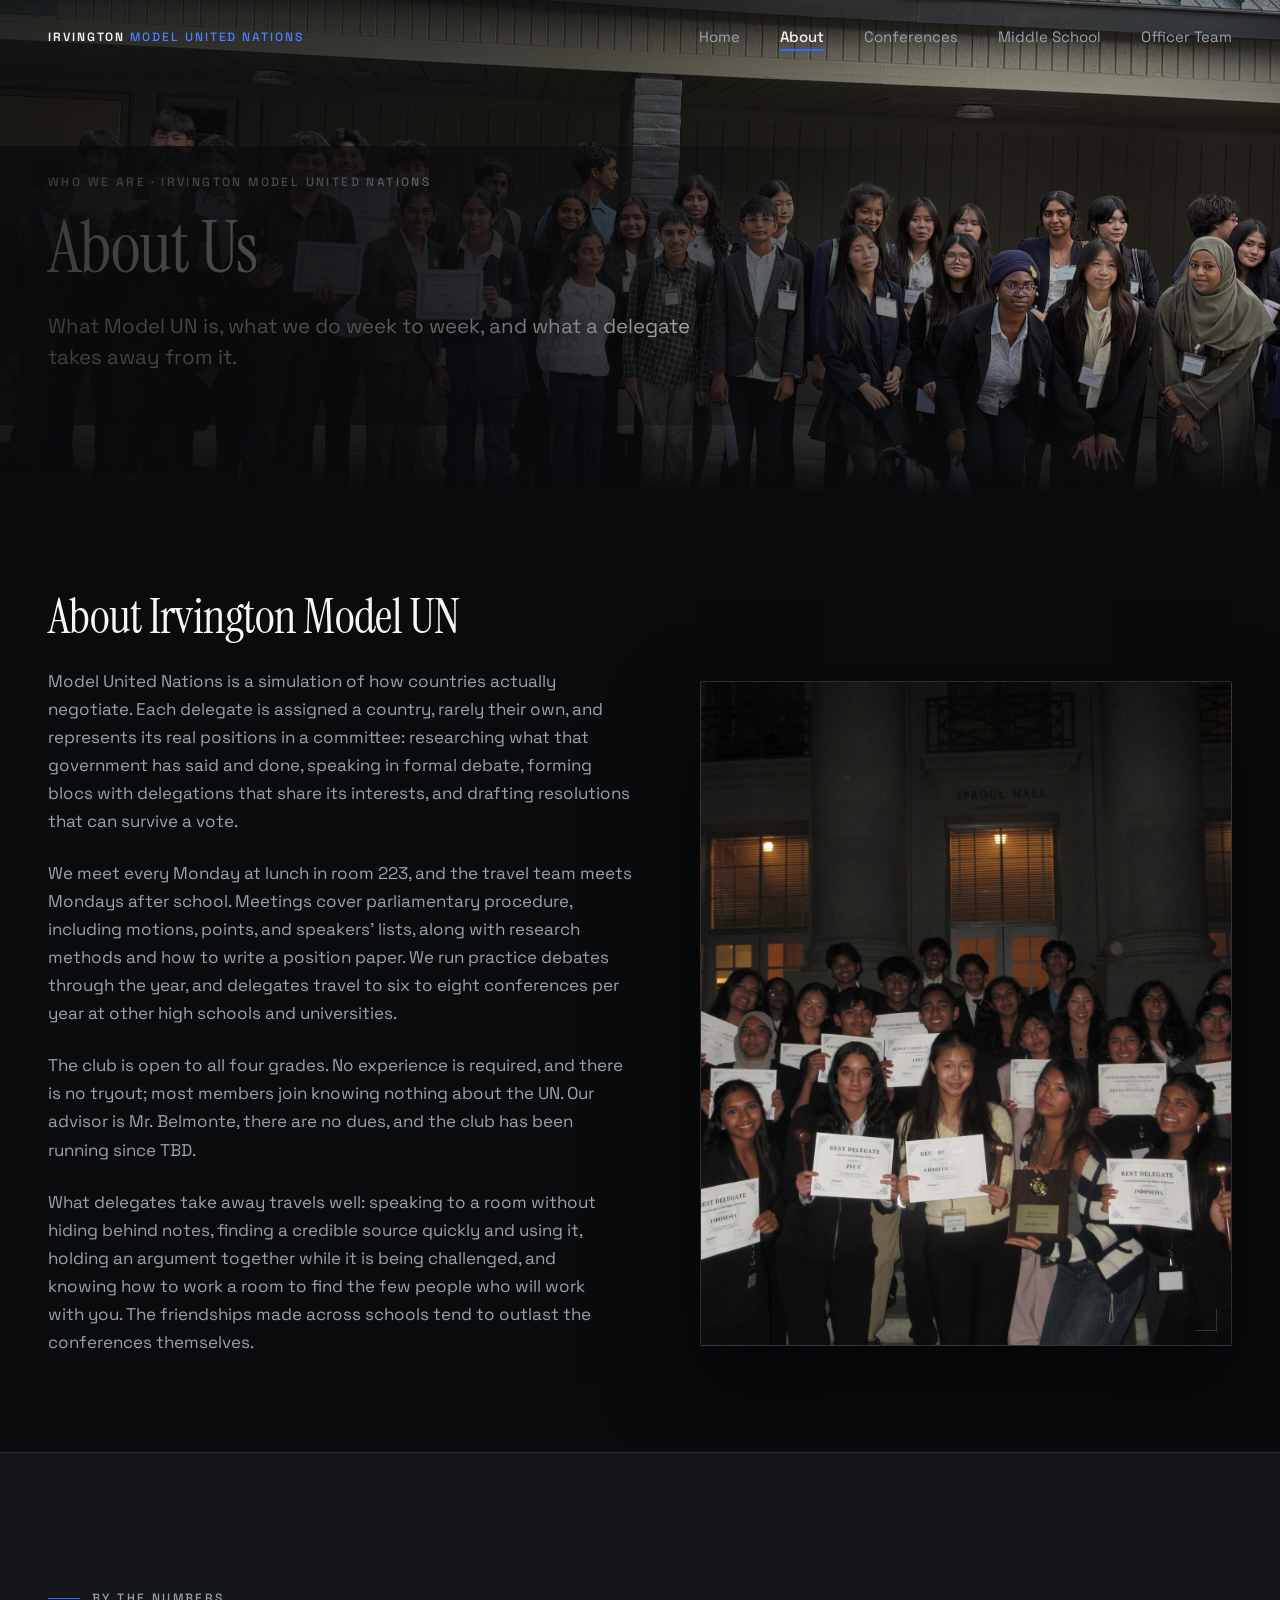
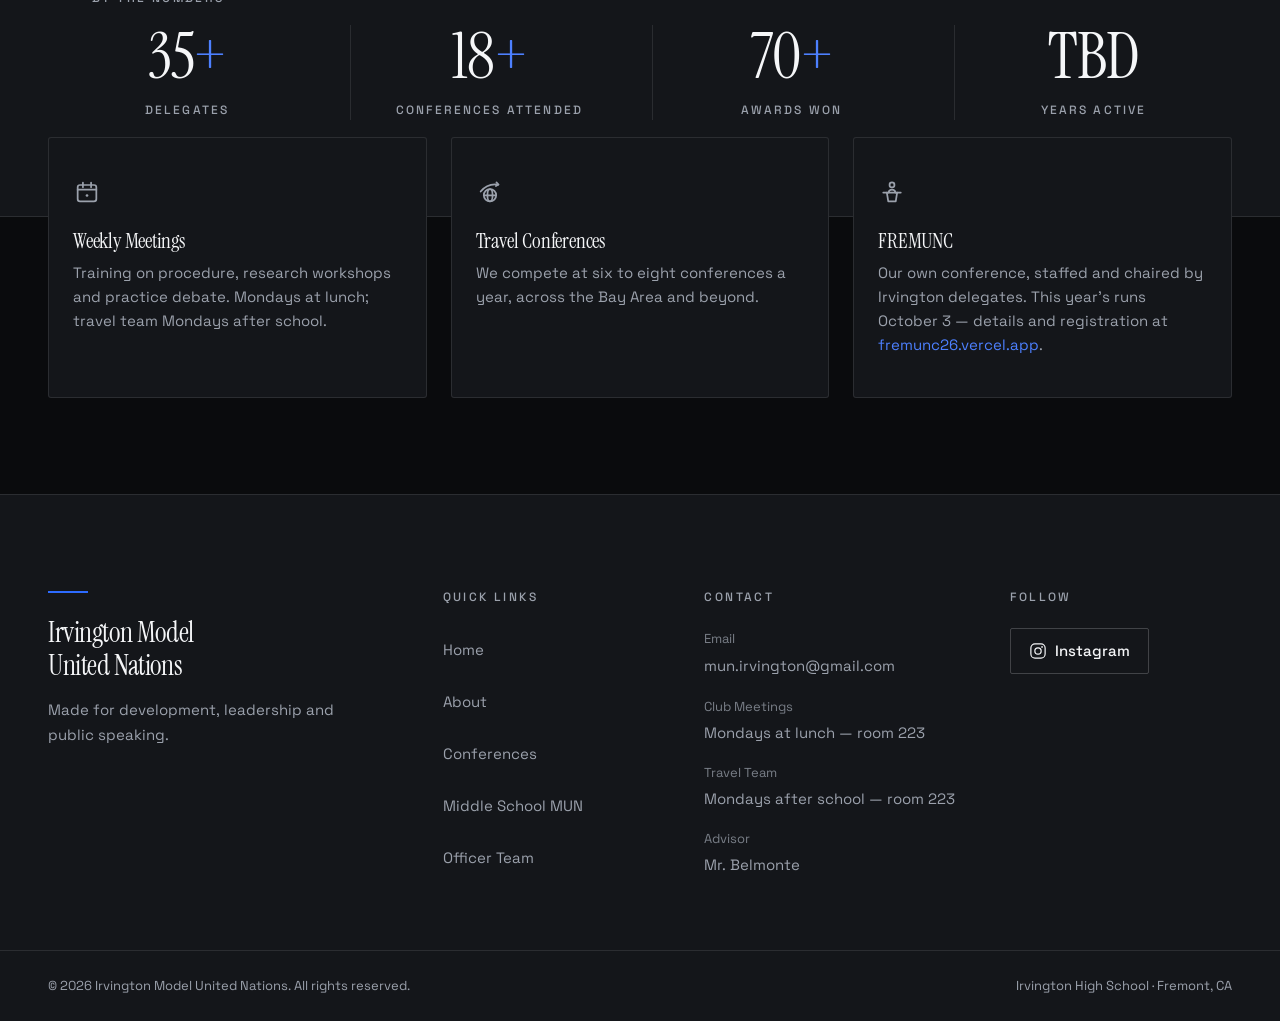
==== commit 7713fa65: "Add files via upload" ====
--- a/about.html
+++ b/about.html
@@ -30,12 +30,12 @@
        at 400; asking for 500/600 would only trigger faux-bold synthesis. -->
   <link href="https://fonts.googleapis.com/css2?family=Instrument+Serif&family=Space+Grotesk:wght@400;500;600&display=swap" rel="stylesheet">
 
-  <link rel="stylesheet" href="styles.css?v=25">
+  <link rel="stylesheet" href="styles.css?v=37">
 
   <!-- Progressive-enhancement flag, set before paint so `.reveal` elements
        start hidden without a flash of visible content. -->
   <script>document.documentElement.classList.add('has-js');</script>
-  <script src="main.js?v=9" defer></script>
+  <script src="main.js?v=19" defer></script>
 </head>
 
 <!-- The banner is a full-bleed dark band, so the header floats over it. -->
@@ -56,6 +56,7 @@
         <a class="nav__link" href="index.html">Home</a>
         <a class="nav__link" href="about.html" aria-current="page">About</a>
         <a class="nav__link" href="conferences.html">Conferences</a>
+        <a class="nav__link" href="middle-school.html">Middle&nbsp;School</a>
         <a class="nav__link" href="officers.html">Officer Team</a>
       </nav>
 
@@ -81,6 +82,7 @@
           <li><a class="nav-overlay__link" href="index.html">Home</a></li>
           <li><a class="nav-overlay__link" href="about.html" aria-current="page">About</a></li>
           <li><a class="nav-overlay__link" href="conferences.html">Conferences</a></li>
+          <li><a class="nav-overlay__link" href="middle-school.html">Middle&nbsp;School&nbsp;MUN</a></li>
           <li><a class="nav-overlay__link" href="officers.html">Officer&nbsp;Team</a></li>
         </ul>
       </nav>
@@ -142,8 +144,8 @@
         <div class="about__copy">
                     <h2 class="reveal" data-reveal-delay="80">About Irvington Model UN</h2>
 <p class="reveal" data-reveal-delay="140">Model United Nations is a simulation of how countries actually negotiate. Each delegate is assigned a country, rarely their own, and represents its real positions in a committee: researching what that government has said and done, speaking in formal debate, forming blocs with delegations that share its interests, and drafting resolutions that can survive a vote.</p>
-          <p class="reveal" data-reveal-delay="200">We meet every Monday at lunch in room 223, and the travel team meets Mondays after school. Meetings cover parliamentary procedure, including motions, points, and speakers&rsquo; lists, along with research methods and how to write a position paper. We run practice debates through the year, and delegates travel to TBD conferences per year at other high schools and universities.</p>
-          <p class="reveal" data-reveal-delay="260">The club is open to all four grades. No experience is required, and there is no tryout; most members join knowing nothing about the UN. Our advisor is Mr.&nbsp;Belmonte, dues are TBD, and the club has been running since TBD.</p>
+          <p class="reveal" data-reveal-delay="200">We meet every Monday at lunch in room 223, and the travel team meets Mondays after school. Meetings cover parliamentary procedure, including motions, points, and speakers&rsquo; lists, along with research methods and how to write a position paper. We run practice debates through the year, and delegates travel to six to eight conferences per year at other high schools and universities.</p>
+          <p class="reveal" data-reveal-delay="260">The club is open to all four grades. No experience is required, and there is no tryout; most members join knowing nothing about the UN. Our advisor is Mr.&nbsp;Belmonte, there are no dues, and the club has been running since TBD.</p>
           <p class="reveal" data-reveal-delay="320">What delegates take away travels well: speaking to a room without hiding behind notes, finding a credible source quickly and using it, holding an argument together while it is being challenged, and knowing how to work a room to find the few people who will work with you. The friendships made across schools tend to outlast the conferences themselves.</p>
         </div>
 
@@ -201,7 +203,7 @@
   <path d="M17.55 3.75 L19.2 5.6 L17.05 6.9" fill="none" stroke="currentColor" stroke-width="1.5" stroke-linecap="round" stroke-linejoin="round"/>
 </svg></span>
           <h2 class="feature__title">Travel Conferences</h2>
-          <p class="feature__body">We compete at conferences across the Bay Area and beyond. TBD &mdash; how many we attend each year.</p>
+          <p class="feature__body">We compete at six to eight conferences a year, across the Bay Area and beyond.</p>
         </a>
 
         <a class="feature reveal" data-reveal-delay="180" href="conferences.html">
@@ -212,7 +214,7 @@
   <path d="M7.6 12.5 L8.8 20 L15.2 20 L16.4 12.5" fill="none" stroke="currentColor" stroke-width="1.5" stroke-linecap="round" stroke-linejoin="round"/>
 </svg></span>
           <h2 class="feature__title">FREMUNC</h2>
-          <p class="feature__body">Our own conference, staffed and chaired by Irvington delegates. TBD &mdash; dates and registration.</p>
+          <p class="feature__body">Our own conference, staffed and chaired by Irvington delegates. This year&rsquo;s runs October&nbsp;3 &mdash; details and registration at <span class="feature__link">fremunc26.vercel.app</span>.</p>
         </a>
 
       </div>
@@ -229,7 +231,7 @@
         <div class="footer-col">
           <div class="footer-rule" aria-hidden="true"></div>
           <p class="footer-brand">Irvington Model<br>United Nations</p>
-          <p class="footer-tagline">TBD — one-line tagline for the club.</p>
+          <p class="footer-tagline">Made for development, leadership and public speaking.</p>
         </div>
 
         <div class="footer-col">
@@ -238,6 +240,7 @@
             <li><a href="index.html">Home</a></li>
             <li><a href="about.html">About</a></li>
             <li><a href="conferences.html">Conferences</a></li>
+            <li><a href="middle-school.html">Middle School MUN</a></li>
             <li><a href="officers.html">Officer Team</a></li>
           </ul>
         </div>
--- a/styles.css
+++ b/styles.css
@@ -19,6 +19,7 @@
      14. About split
      15. Stats
      16. Highlights grid
+     16b. Collage — through the years
      17. Join CTA
      18. Conferences banner
      19. Timeline
@@ -52,6 +53,11 @@
   --c-accent:        #2D6BFF;
   --c-accent-text:   #4D80FF;
   --c-accent-dim:    rgba(45, 107, 255, 0.14);
+
+  /* The only new hue on the site, and it earns its place: it marks exactly one
+     element, the centre diamond of the gallery. Everything else stays blue.
+     8.6:1 on --c-bg, so it clears the 3:1 bar for a hairline comfortably. */
+  --c-gold:          #C9A961;
 
   /* --- Lines ---------------------------------------------------------- */
   --c-line:          rgba(245, 246, 248, 0.10);
@@ -846,33 +852,6 @@
   }
 
   .hero__scroll svg { animation: none; }
-
-  /* No page wipe: navigation is instant rather than animated. */
-  .page-wipe { display: none; }
-
-
-  /* Interior banner photographs hold still. */
-  .banner__media img {
-    animation: none;
-    transform: none;
-  }
-
-  .banner__rule { animation: none; transform: scaleX(1); }
-
-  .banner__title .word,
-  .banner__eyebrow,
-  .banner__lede {
-    animation: none;
-    opacity: 1;
-    transform: none;
-  }
-
-  /* The timeline fill still tracks scroll — it is a position indicator, not
-     decoration — but it stops easing toward each new value. */
-  .timeline__fill {
-    transition: none;
-    will-change: auto;
-  }
 }
 
 
@@ -1297,10 +1276,14 @@
   transform: translateY(0);
 }
 
-/* Staggered entrance, 60ms apart. */
+/* Staggered entrance, 60ms apart. One line per nav item — the list is five
+   long now, and a missing rule means that item animates in first at 0ms,
+   which reads as a glitch rather than a stagger. */
 .nav-overlay.is-open li:nth-child(1) .nav-overlay__link { transition-delay: 80ms; }
 .nav-overlay.is-open li:nth-child(2) .nav-overlay__link { transition-delay: 140ms; }
 .nav-overlay.is-open li:nth-child(3) .nav-overlay__link { transition-delay: 200ms; }
+.nav-overlay.is-open li:nth-child(4) .nav-overlay__link { transition-delay: 260ms; }
+.nav-overlay.is-open li:nth-child(5) .nav-overlay__link { transition-delay: 320ms; }
 
 .nav-overlay__link:hover { color: var(--c-accent-text); }
 
@@ -1576,6 +1559,21 @@
               0 0 0 1px rgba(45, 107, 255, 0.25);
 }
 
+/* Static variant — an information card that is not a link. The lift and blue
+   border on `.feature:hover` read as "press me"; a card with nowhere to go
+   opts out rather than promising a click that does nothing. */
+.feature--static:hover {
+  transform: none;
+  border-color: var(--c-line);
+  background: var(--c-surface);
+  box-shadow: none;
+}
+
+.feature--static:hover .feature__icon {
+  color: var(--c-muted);
+  transform: none;
+}
+
 .feature__icon {
   width: 28px;
   height: 28px;
@@ -1600,6 +1598,10 @@
   letter-spacing: -0.01em;
   color: var(--c-text);
 }
+
+/* The FREMUNC card carries a URL in its body copy; this keeps it visually
+   distinct without making it a nested link inside an already-linked card. */
+.feature__link { color: var(--c-accent-text); }
 
 .feature__body {
   margin: 0;
@@ -1733,8 +1735,23 @@
 
 
 /* ============================================================================
-   16. RECENT HIGHLIGHTS — asymmetric grid
+   16. RECENT HIGHLIGHTS — asymmetric grid  [PARKED]
    Six-column track: one wide lead card, then four half-width cards.
+
+   The markup was removed from index.html on request ("for now"). These rules
+   are kept intact so restoring it is a paste, not a rebuild — see the section
+   structure in this file's history, or just re-add:
+
+     <section class="section"><div class="container">
+       <div class="hl-grid">
+         <article class="hl reveal">
+           <div class="ph"></div>
+           <p class="hl__meta">DATE<span class="sep">·</span>CATEGORY</p>
+           <h3 class="hl__title">Headline</h3>
+         </article>
+         …five in total
+       </div>
+     </div></section>
    ========================================================================= */
 
 .hl-grid {
@@ -1809,6 +1826,289 @@
   .hl-grid { grid-template-columns: 1fr; }
   .hl, .hl:first-child { grid-column: span 1; }
 }
+
+
+/* ============================================================================
+   16b. DIAMOND GALLERY
+   A square CSS grid rotated 45°, so every square cell renders as a diamond and
+   the whole lattice reads as a tessellation. Each photo is counter-rotated
+   inside its tile so it stays upright.
+
+   The scale(1.45) on the image is not decorative: a square rotated -45° needs
+   √2 (~1.414) to still cover its own box, and the extra 0.036 hides the
+   sub-pixel seam at the corners.
+
+   Below 700px the rotation is dropped entirely rather than shrunk — a diamond
+   lattice at phone width leaves the photos too small to read.
+   ========================================================================= */
+
+/* Title block above the lattice. Kept on the .collage__* names so the markup
+   reads the same as it did before the gallery replaced the mosaic. */
+.collage__kicker {
+  display: inline-flex;
+  align-items: center;
+  gap: 0.6em;
+  margin: 0 0 var(--space-md);
+  padding: 0.45rem 1.1rem;
+  border: 1px solid rgba(45, 107, 255, 0.45);
+  border-radius: 2px;
+  background: rgba(45, 107, 255, 0.12);
+  font-size: var(--fs-eyebrow);
+  font-weight: 600;
+  letter-spacing: 0.2em;
+  text-transform: uppercase;
+  color: var(--c-accent-text);
+}
+
+.collage__title {
+  margin: 0;
+  max-width: 18ch;
+  font-family: var(--font-display);
+  font-size: clamp(2.25rem, 6.4vw, 5rem);
+  font-weight: 400;
+  line-height: 1.02;
+  letter-spacing: -0.02em;
+  color: var(--c-text);
+}
+
+.collage__rule {
+  width: min(220px, 46%);
+  height: 1px;
+  margin-top: var(--space-md);
+  background: var(--c-accent);
+}
+
+.dgal {
+  position: relative;
+  background: var(--c-bg);
+  padding-block: var(--space-2xl);
+  overflow: hidden;          /* the rotated stage overhangs its own box */
+}
+
+.dgal__head {
+  display: flex;
+  flex-direction: column;
+  align-items: center;
+  text-align: center;
+  padding-inline: var(--gutter);
+  margin-bottom: var(--space-xl);
+}
+
+/* Rotating a square multiplies its bounding box by √2, so the frame is sized
+   to the ROTATED extent and the stage is inscribed at 1/√2 = 70.71%. */
+.dgal__frame {
+  position: relative;
+  width: min(1400px, 96vw);
+  aspect-ratio: 1 / 1;
+  margin-inline: auto;
+}
+
+.dgal__stage {
+  position: absolute;
+  top: 50%;
+  left: 50%;
+  width: 70.71%;
+  aspect-ratio: 1 / 1;
+  display: grid;
+  grid-template-columns: repeat(6, 1fr);
+  grid-template-rows: repeat(6, 1fr);
+  gap: 10px;                 /* the dark channels between diamonds */
+  transform: translate(-50%, -50%) rotate(45deg);
+}
+
+.dgal__tile {
+  position: relative;
+  overflow: hidden;
+  aspect-ratio: 1 / 1;
+  padding: 0;
+  border: 1px solid var(--c-line);
+  background: var(--c-surface);
+  cursor: pointer;
+  /* placement comes from the data, via inline custom properties */
+  grid-column: var(--col) / span var(--span, 1);
+  grid-row: var(--row) / span var(--span, 1);
+  transition: transform 0.25s var(--ease-out),
+              border-color 0.25s ease,
+              box-shadow 0.25s ease;
+}
+
+.dgal__tile img {
+  width: 100%;
+  height: 100%;
+  object-fit: cover;
+  /* --focus is object-position. Which half of it does anything depends on the
+     SOURCE aspect: in a square tile a landscape photo overflows horizontally,
+     so only the X value bites; a portrait photo overflows vertically, so only
+     Y bites. Fifteen of the sixteen photos here are landscape. */
+  object-position: var(--focus, 50% 50%);
+  /* 1.415 is the floor: a square rotated -45° needs exactly √2 (1.4142) to
+     cover its own box. At the floor there is zero slack, which is why --shiftY
+     defaults to 0 — nudging the image with no slack would expose a corner.
+
+     ESCAPE HATCH for a photo that crops badly: raise --zoom (say 1.6) to buy
+     slack, then push --shiftY (say -6%) to bring faces down into frame. The
+     cost is a tighter crop, so only do it where it earns its keep.
+     translate is listed FIRST so it acts in screen space, not along the
+     rotated axis. */
+  transform: translateY(var(--shiftY, 0%)) rotate(-45deg) scale(var(--zoom, 1.415));
+  transition: filter 0.25s ease;
+}
+
+.dgal__tile:hover,
+.dgal__tile:focus-visible {
+  transform: scale(1.03);
+  border-color: var(--c-accent);
+  box-shadow: 0 0 0 1px rgba(45, 107, 255, 0.35);
+  z-index: 3;
+}
+
+.dgal__tile:hover img,
+.dgal__tile:focus-visible img { filter: brightness(1.14); }
+
+.dgal__tile:focus-visible {
+  outline: 2px solid var(--c-accent-text);
+  outline-offset: 3px;
+}
+
+/* The centre diamond is the only gold thing on the site. */
+.dgal__tile--hero {
+  border-color: var(--c-gold);
+  box-shadow: 0 0 0 1px rgba(201, 169, 97, 0.25);
+}
+
+.dgal__tile--hero:hover,
+.dgal__tile--hero:focus-visible {
+  border-color: var(--c-gold);
+  box-shadow: 0 0 0 1px rgba(201, 169, 97, 0.55);
+}
+
+/* --- Below 700px: drop the lattice, do not shrink it ------------------- */
+@media (max-width: 699px) {
+  .dgal__frame {
+    width: 100%;
+    aspect-ratio: auto;
+    padding-inline: var(--gutter);
+  }
+
+  .dgal__stage {
+    position: static;
+    width: 100%;
+    aspect-ratio: auto;
+    transform: none;
+    grid-template-columns: repeat(2, 1fr);
+    grid-template-rows: none;
+    gap: 10px;
+  }
+
+  /* Two columns is right for a phone, but sixteen photos two-abreast at 699px
+     measured 4001px tall — an unusable wall of scroll. The upper half of the
+     fallback range gets a third column, which brings it back to ~1700px. */
+  @media (min-width: 520px) {
+    .dgal__stage { grid-template-columns: repeat(3, 1fr); }
+    .dgal__stage .dgal__tile--hero { grid-column: span 3; }
+  }
+
+  /* Same specificity as the placement rule above, declared later, so the
+     inline --col/--row custom properties stop being honoured without needing
+     !important. */
+  .dgal__stage .dgal__tile {
+    grid-column: auto;
+    grid-row: auto;
+    aspect-ratio: 4 / 5;
+  }
+
+  .dgal__stage .dgal__tile--hero {
+    grid-column: span 2;
+    aspect-ratio: 16 / 10;
+  }
+
+  .dgal__tile img { transform: none; }
+}
+
+
+/* ============================================================================
+   16c. LIGHTBOX
+   Opens on tile click. Shows the photo upright and uncropped — the whole point
+   is to undo the diamond crop.
+   ========================================================================= */
+
+.lightbox {
+  position: fixed;
+  inset: 0;
+  z-index: 500;
+  display: flex;
+  align-items: center;
+  justify-content: center;
+  padding: clamp(1rem, 4vw, 3rem);
+  background: rgba(5, 6, 9, 0.94);
+  -webkit-backdrop-filter: blur(6px);
+  backdrop-filter: blur(6px);
+  opacity: 0;
+  visibility: hidden;
+  transition: opacity 0.25s ease, visibility 0s linear 0.25s;
+}
+
+.lightbox.is-open {
+  opacity: 1;
+  visibility: visible;
+  transition: opacity 0.25s ease, visibility 0s;
+}
+
+.lightbox__figure {
+  margin: 0;
+  max-width: min(1200px, 100%);
+  max-height: 100%;
+  display: flex;
+  align-items: center;
+  justify-content: center;
+}
+
+.lightbox__img {
+  max-width: 100%;
+  max-height: 88vh;
+  width: auto;
+  height: auto;
+  object-fit: contain;          /* uncropped, upright */
+  border: 1px solid var(--c-line-strong);
+}
+
+
+.lightbox__btn {
+  position: absolute;
+  display: inline-flex;
+  align-items: center;
+  justify-content: center;
+  width: 48px;
+  height: 48px;
+  background: rgba(20, 22, 26, 0.9);
+  border: 1px solid var(--c-line-strong);
+  border-radius: 50%;
+  color: var(--c-text);
+  cursor: pointer;
+  transition: border-color 0.25s ease, background-color 0.25s ease;
+}
+
+.lightbox__btn:hover { border-color: var(--c-accent); background: var(--c-surface-2); }
+
+.lightbox__btn svg { width: 20px; height: 20px; }
+
+.lightbox__close { top: clamp(1rem, 3vw, 2rem); right: clamp(1rem, 3vw, 2rem); }
+.lightbox__prev  { left:  clamp(0.5rem, 2vw, 2rem); top: 50%; transform: translateY(-50%); }
+.lightbox__next  { right: clamp(0.5rem, 2vw, 2rem); top: 50%; transform: translateY(-50%); }
+
+.lightbox__count {
+  position: absolute;
+  bottom: clamp(1rem, 3vw, 2rem);
+  left: 50%;
+  transform: translateX(-50%);
+  font-size: var(--fs-eyebrow);
+  font-weight: 500;
+  letter-spacing: 0.18em;
+  color: var(--c-muted);
+  font-variant-numeric: tabular-nums;
+}
+
+body.is-lightbox-open { overflow: hidden; }
 
 
 /* ============================================================================
@@ -1992,6 +2292,21 @@
   pointer-events: none;
 }
 
+/* On a phone the text column spans nearly the whole banner, so a scrim that
+   has faded to nothing by 78% leaves the tail of every line sitting on bare
+   photograph. Measured at 375px: the About lede came out 4.09:1 — an outright
+   AA failure — with its worst pixel hard against the right edge. Below 720px
+   the gradient therefore stays on all the way across. The falloff is kept so
+   the picture still reads as a picture rather than a flat grey panel. */
+@media (max-width: 720px) {
+  .banner--photo .banner__inner::before {
+    background: linear-gradient(90deg,
+      rgba(10, 11, 13, var(--s)) 0%,
+      rgba(10, 11, 13, calc(var(--s) * 0.94)) 55%,
+      rgba(10, 11, 13, calc(var(--s) * 0.84)) 100%);
+  }
+}
+
 /* ============================================================================
    19. TIMELINE — upcoming conferences
    A rail down the left whose blue fill tracks scroll progress through the list.
@@ -2080,25 +2395,6 @@
 }
 
 .tl-item__when .sep { color: var(--c-accent-text); margin-inline: 0.5em; }
-
-.tl-item__committees {
-  margin: 0;
-  padding: 0;
-  list-style: none;
-  display: flex;
-  flex-wrap: wrap;
-  gap: var(--space-2xs);
-}
-
-.tl-item__committees li {
-  padding: 0.2rem 0.55rem;
-  border: 1px solid var(--c-line);
-  border-radius: 2px;
-  font-size: 0.8125rem;
-  color: var(--c-muted);
-  background: var(--c-surface);
-}
-
 
 /* --- Status chips ------------------------------------------------------
    Status is carried by the LABEL; colour only reinforces it. Never let the
@@ -2259,7 +2555,6 @@
   transform: rotate(45deg);
 }
 
-.conf-card__awards li.is-none::before { display: none; }
 
 .conf-card__link {
   display: inline-flex;
@@ -2281,7 +2576,6 @@
   border-color: var(--c-accent);
   background: var(--c-accent-dim);
 }
-.conf-card__awards li.is-none { padding-left: 0; font-style: italic; opacity: 0.75; }
 
 /* Shown when a filter matches nothing. */
 .conf-empty {
